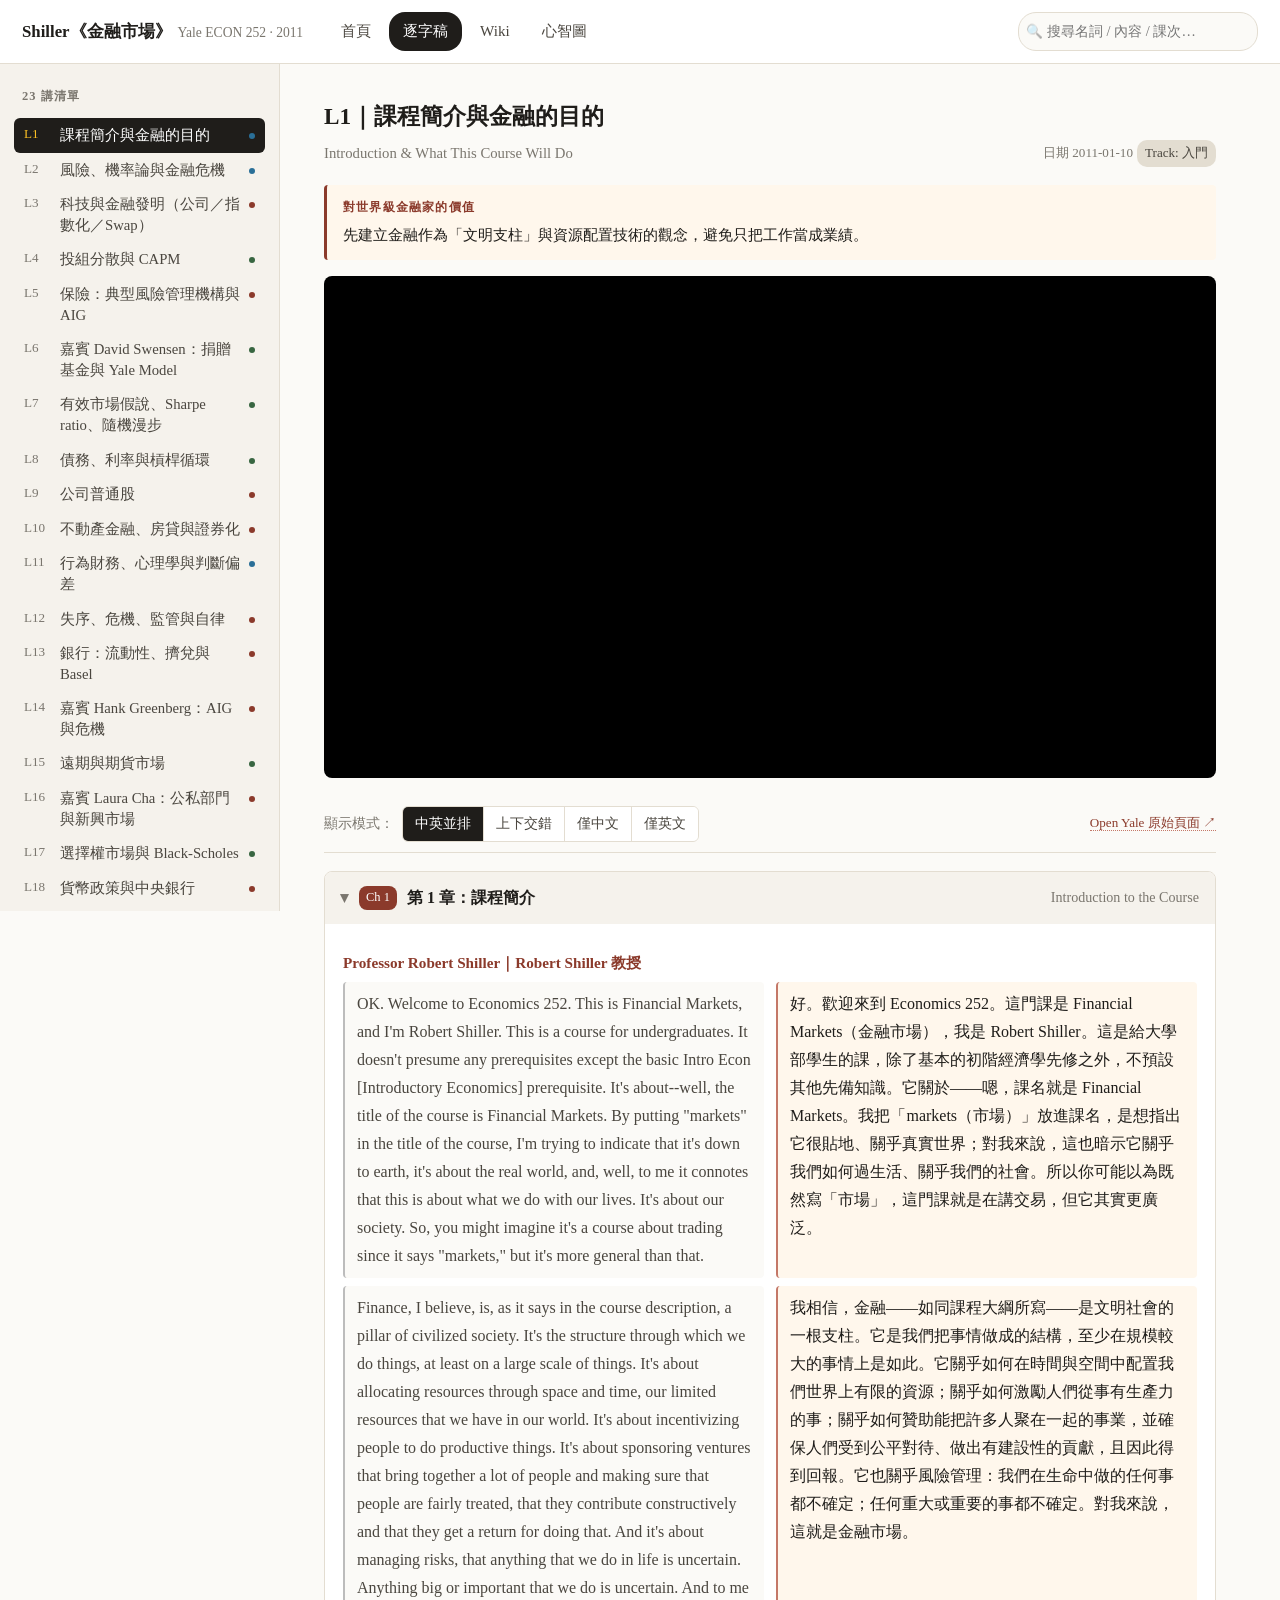
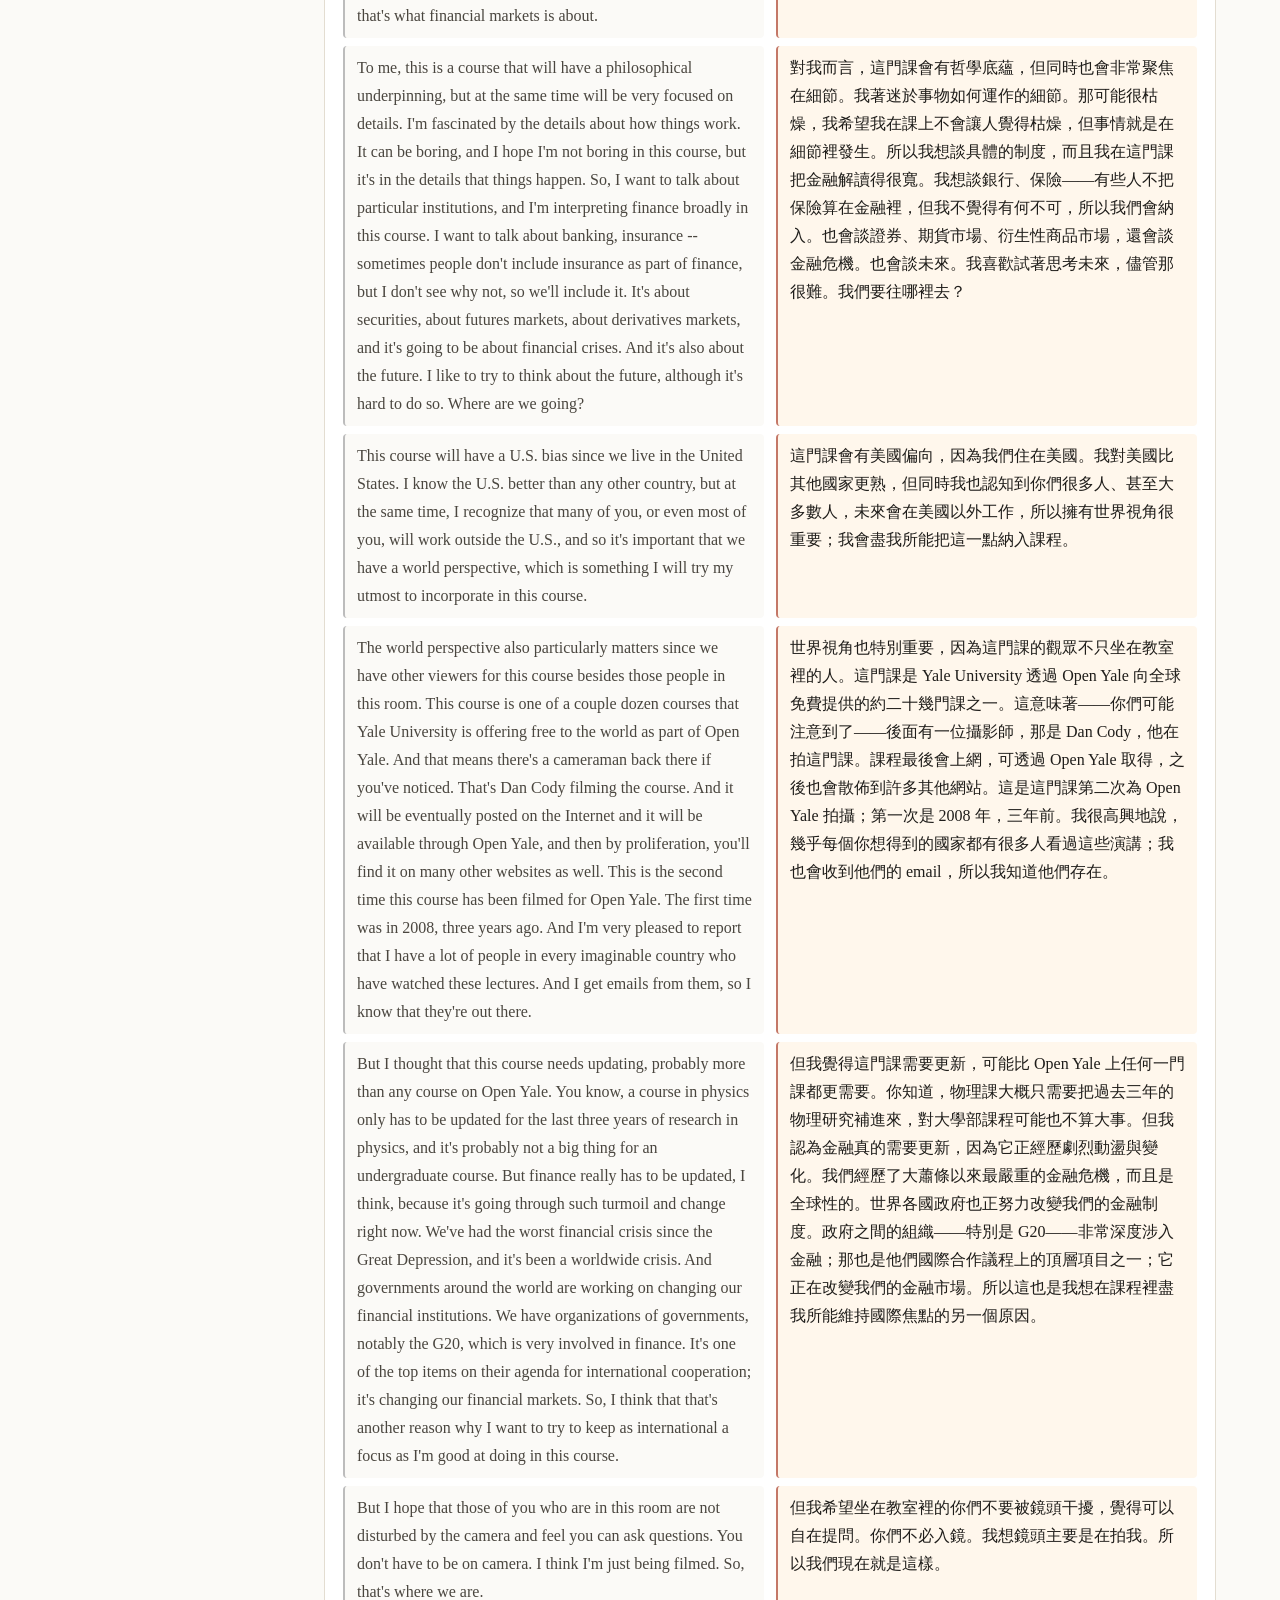
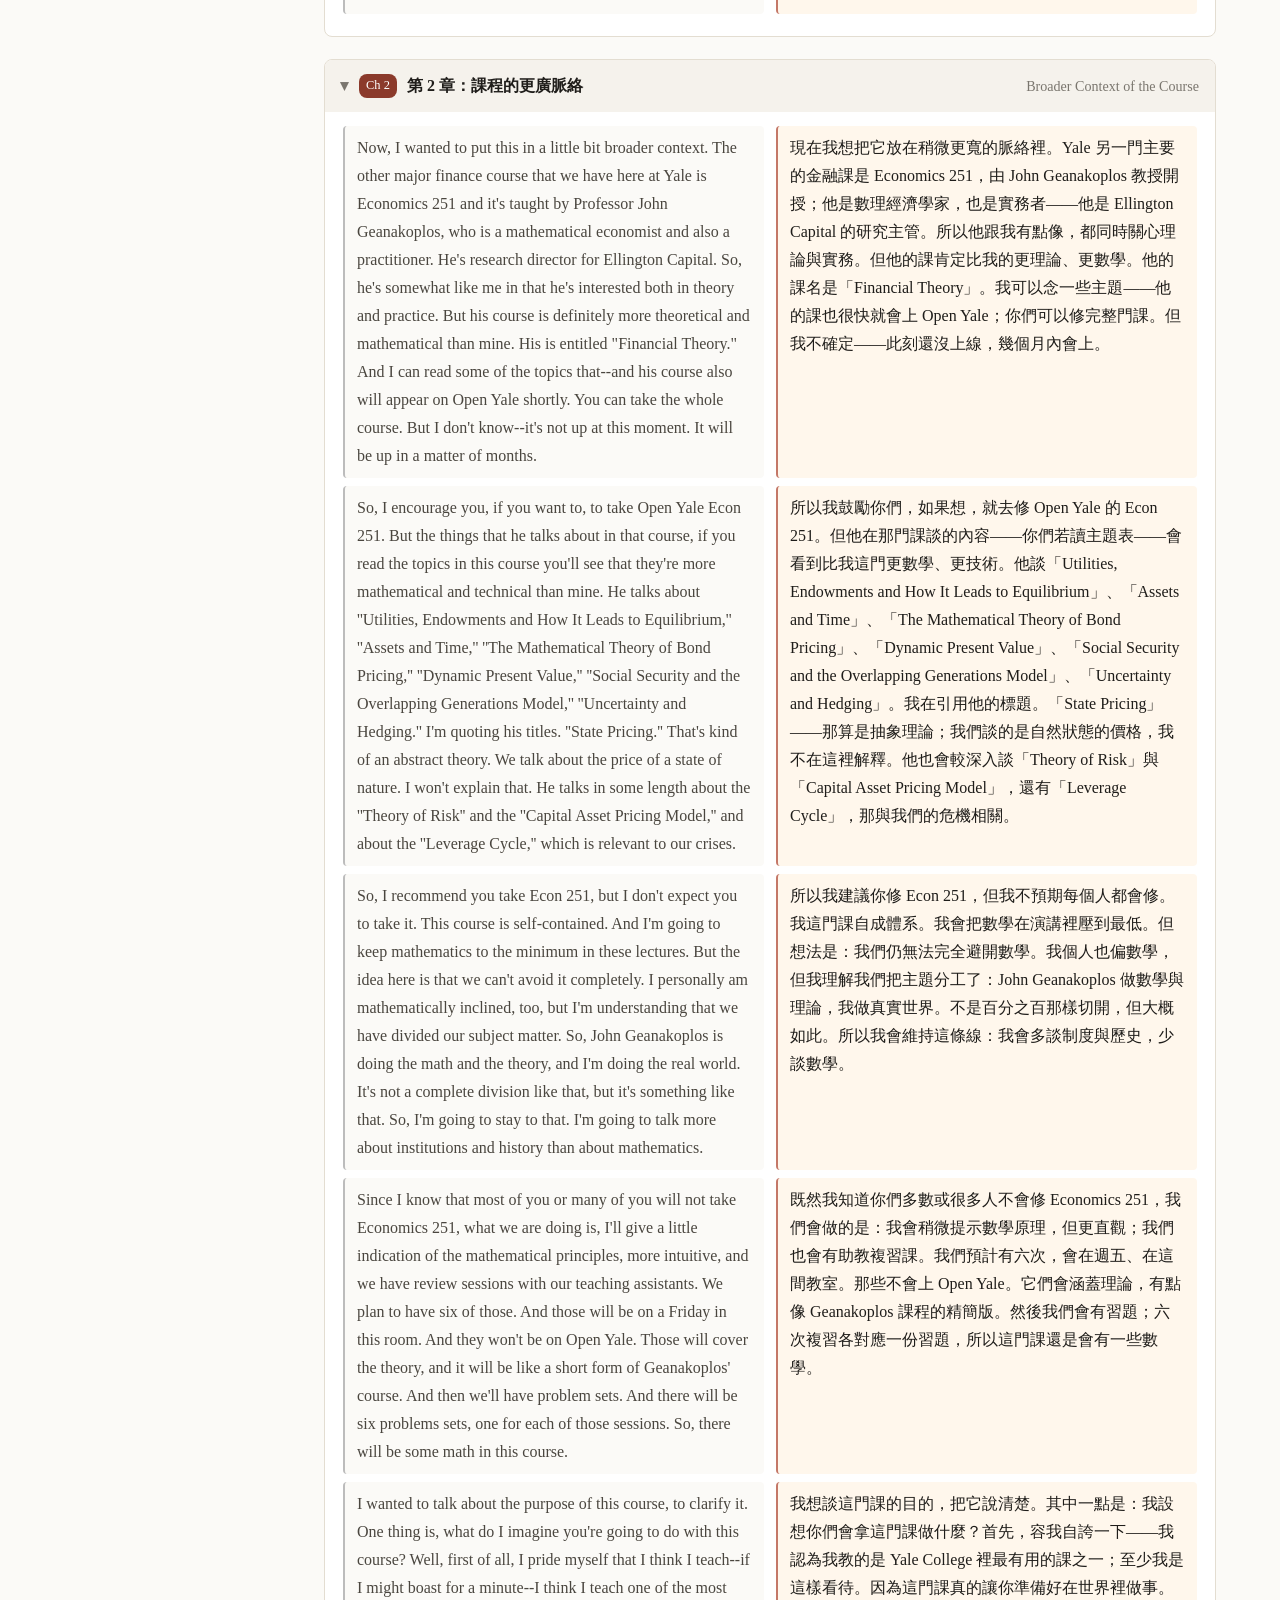
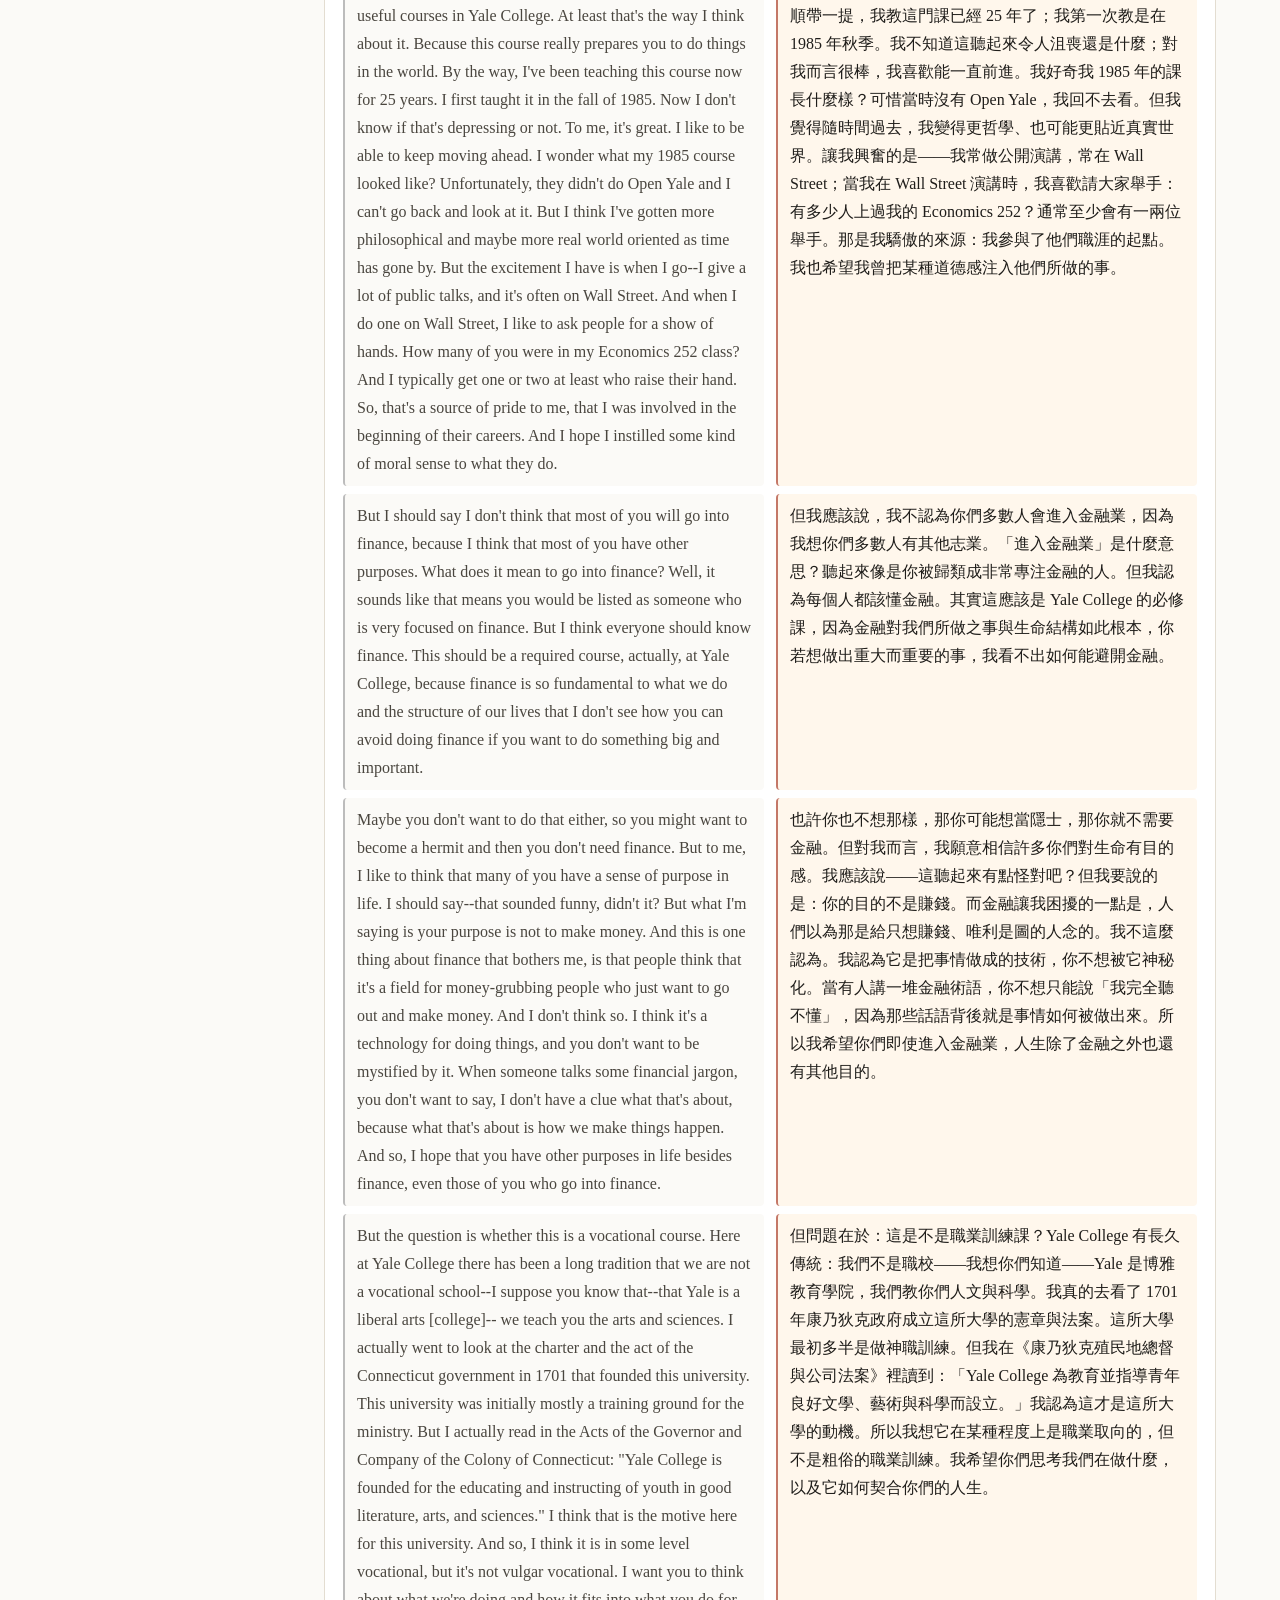
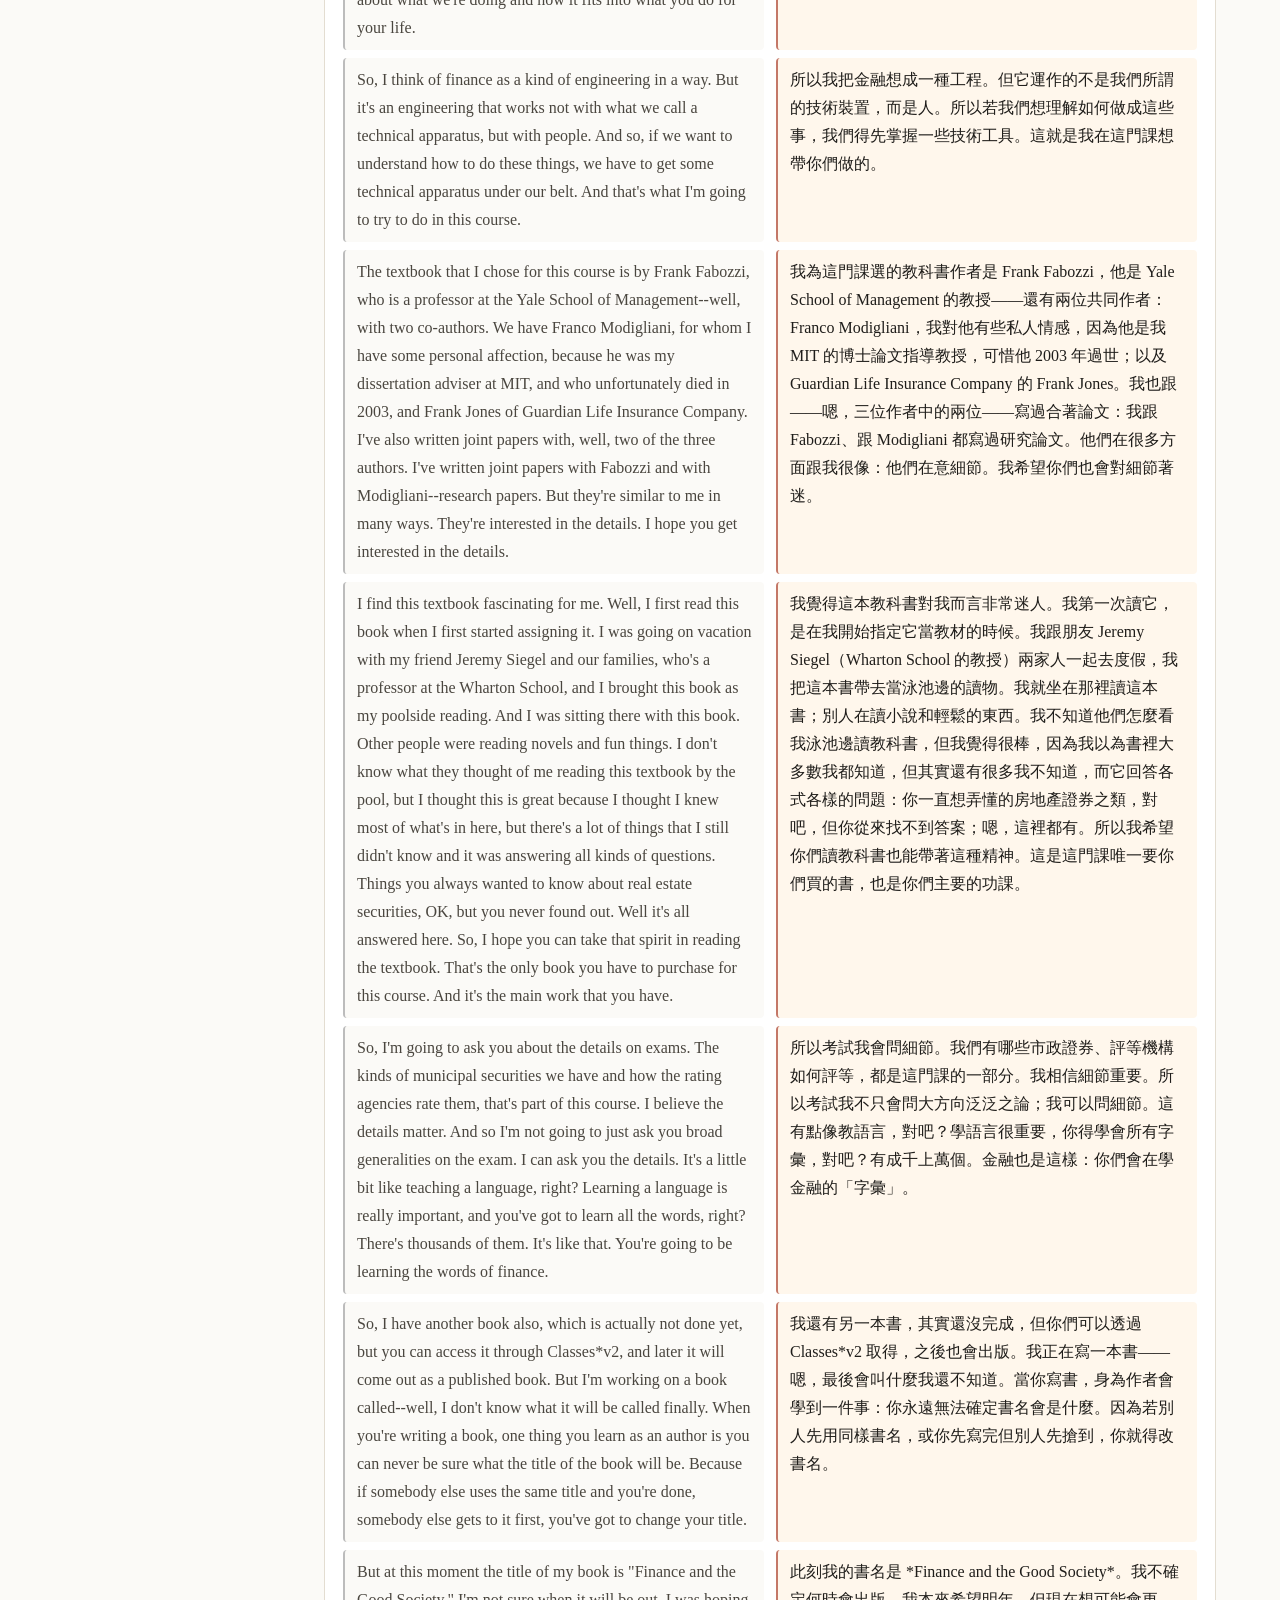
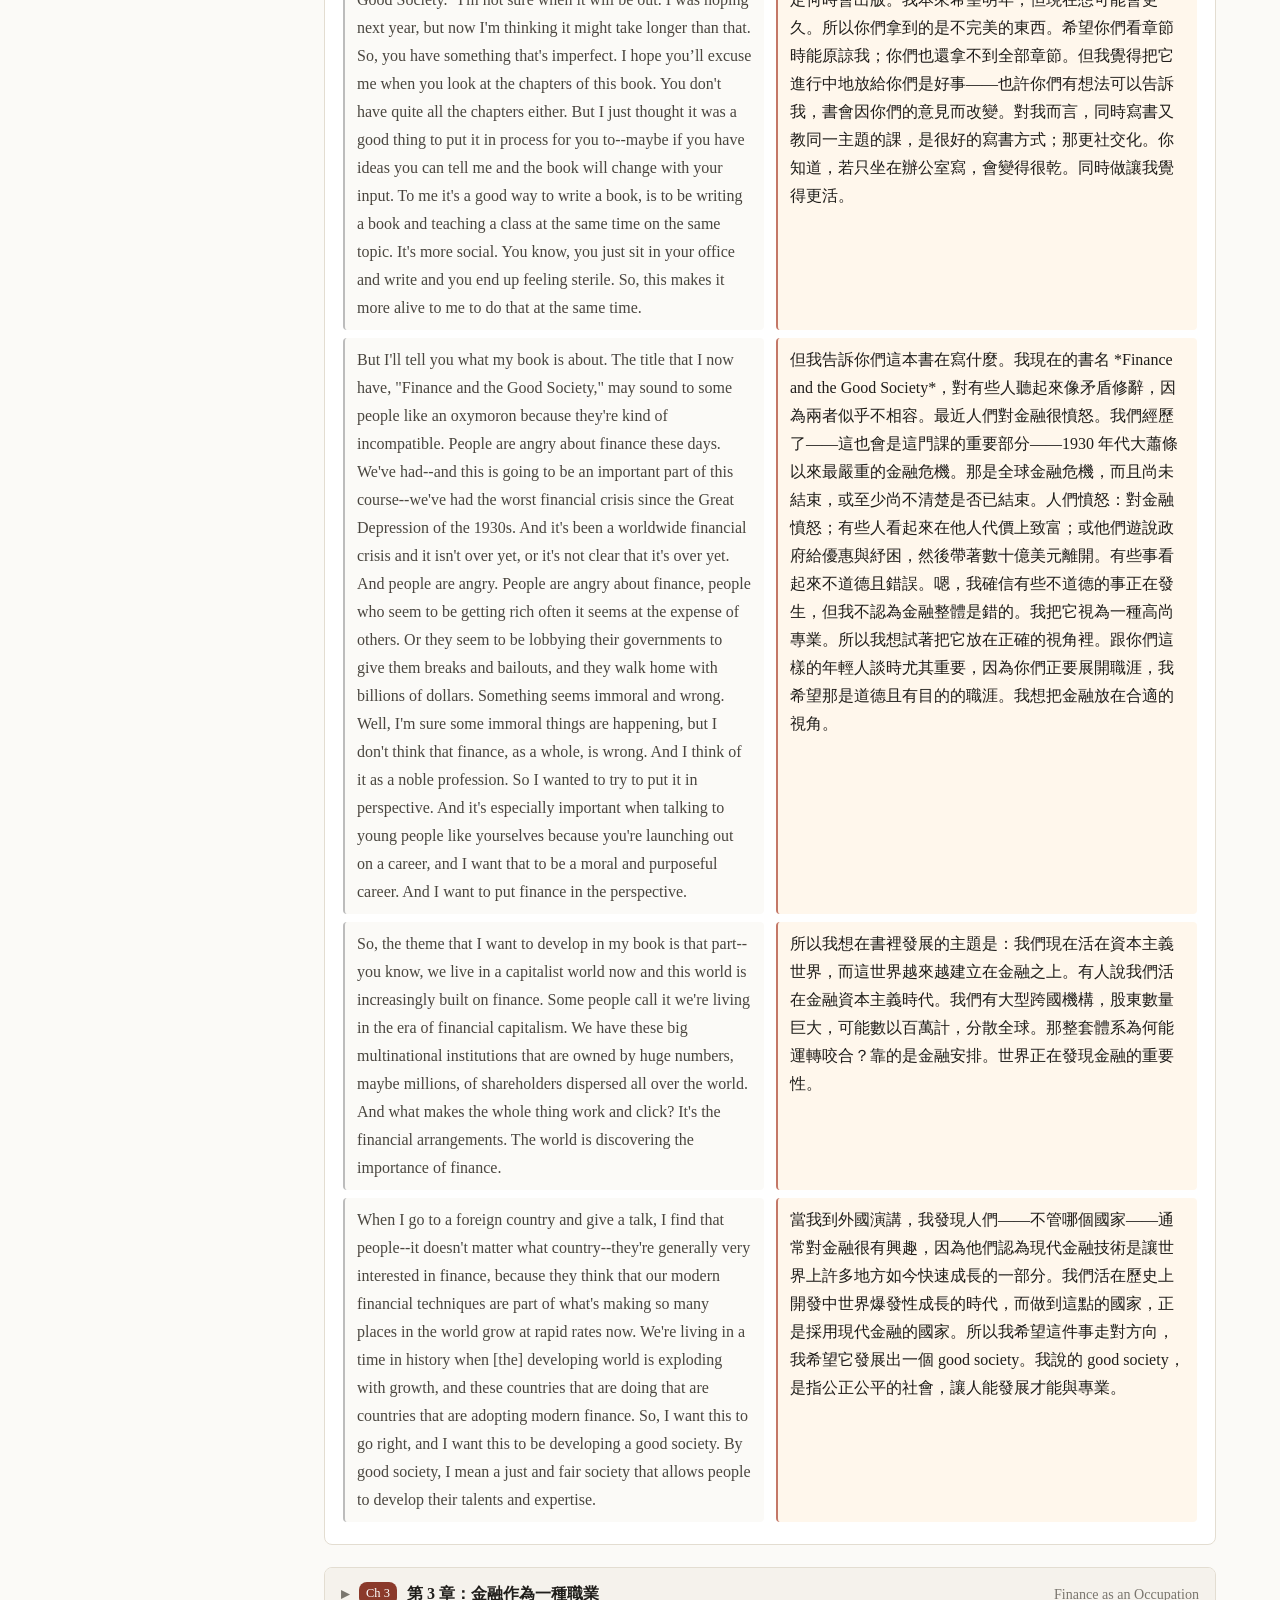
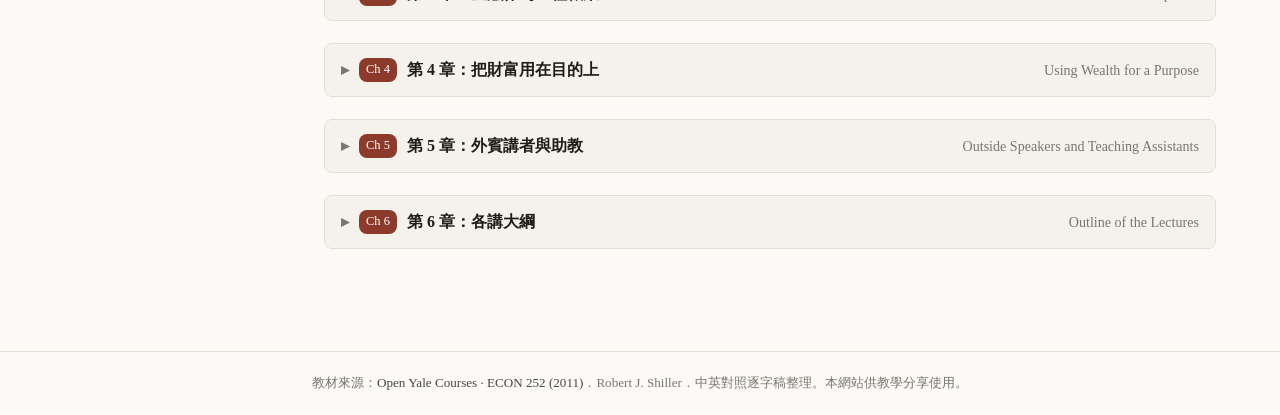
==== lecture.html @ bbceb039 "Initial: Shiller Financial Markets site (23 lectures, 121 wiki terms, mindmap)" ====
<!DOCTYPE html>
<html lang="zh-Hant">
<head>
<meta charset="UTF-8">
<meta name="viewport" content="width=device-width, initial-scale=1">
<title>逐字稿 — Shiller《金融市場》</title>
<link rel="stylesheet" href="assets/css/styles.css">
</head>
<body>
<div class="layout">
  <main id="main" class="main">
    <div class="muted" style="padding:80px 0;text-align:center">載入中…</div>
  </main>
</div>
<script src="assets/js/common.js"></script>
<script src="assets/js/lecture.js"></script>
</body>
</html>
---- assets/css/styles.css ----
/* Shiller Financial Markets — minimalist serif + sidebar */
:root {
  --bg: #fbfaf7;
  --bg-elev: #ffffff;
  --bg-sidebar: #f5f2ec;
  --ink: #1f1d1a;
  --ink-soft: #4a463f;
  --ink-mute: #7a766e;
  --line: #e3ddd1;
  --accent: #8b3a2b;        /* yale-like brick red */
  --accent-soft: #c47868;
  --en-bg: #fbfaf7;
  --zh-bg: #fff7ec;
  --track-intro: #2a6f97;
  --track-tools: #386641;
  --track-inst:  #8b3a2b;
  --max-content: 1320px;
  --sidebar-w: 280px;
  font-size: 16px;
}

* { box-sizing: border-box; }
html, body { margin: 0; padding: 0; }
body {
  background: var(--bg);
  color: var(--ink);
  font-family: "Noto Serif TC", "Source Han Serif TC", "PingFang TC", "Songti TC", Georgia, serif;
  line-height: 1.75;
  -webkit-font-smoothing: antialiased;
}

a { color: var(--accent); text-decoration: none; border-bottom: 1px dotted var(--accent-soft); }
a:hover { color: #5d2519; }

/* ---------- top bar ---------- */
.topbar {
  position: sticky; top: 0; z-index: 40;
  background: var(--bg-elev);
  border-bottom: 1px solid var(--line);
  padding: 12px 22px;
  display: flex; align-items: center; gap: 24px;
}
.brand {
  font-weight: 700;
  font-size: 1.05rem;
  color: var(--ink);
  border: none;
}
.brand .small { color: var(--ink-mute); font-weight: 400; font-size: 0.85rem; margin-left: 6px; }
.navtabs { display: flex; gap: 4px; }
.navtabs a {
  border: none;
  padding: 6px 14px;
  border-radius: 16px;
  color: var(--ink-soft);
  font-size: 0.95rem;
}
.navtabs a.active { background: var(--ink); color: #fff; }
.navtabs a:hover:not(.active) { background: var(--line); }
.searchbox {
  margin-left: auto; position: relative;
  display: flex; align-items: center;
}
.searchbox input {
  width: 240px; padding: 6px 10px; padding-left: 28px;
  border: 1px solid var(--line); border-radius: 18px;
  background: var(--bg); font: inherit; font-size: 0.9rem;
}
.searchbox::before {
  content: "🔍"; position: absolute; left: 8px; font-size: 0.85rem; opacity: 0.5;
}

/* ---------- layout ---------- */
.layout {
  display: grid;
  grid-template-columns: var(--sidebar-w) 1fr;
  min-height: calc(100vh - 53px);
  max-width: var(--max-content);
  margin: 0 auto;
}
.sidebar {
  background: var(--bg-sidebar);
  border-right: 1px solid var(--line);
  padding: 18px 14px;
  overflow-y: auto;
  max-height: calc(100vh - 53px);
  position: sticky; top: 53px;
}
.sidebar h3 {
  font-size: 0.78rem; text-transform: uppercase; letter-spacing: 0.08em;
  color: var(--ink-mute); margin: 4px 8px 10px; font-weight: 600;
}
.sidebar ul { list-style: none; padding: 0; margin: 0; }
.sidebar li a {
  display: flex; gap: 8px;
  padding: 7px 10px;
  border: none;
  border-radius: 6px;
  color: var(--ink-soft);
  font-size: 0.92rem;
  line-height: 1.4;
}
.sidebar li a:hover { background: rgba(0,0,0,0.04); }
.sidebar li a.active {
  background: var(--ink); color: #fff;
}
.sidebar li a.active .num { color: #fbbf24; }
.sidebar .num {
  flex: 0 0 28px; font-variant-numeric: tabular-nums;
  color: var(--ink-mute); font-size: 0.82rem;
}
.sidebar li a.active .num { color: #fbbf24; }
.sidebar li a .ttl { flex: 1; }
.sidebar .track-dot {
  display: inline-block; width: 6px; height: 6px; border-radius: 50%;
  margin-top: 8px; flex: 0 0 6px;
}
.track-intro .track-dot { background: var(--track-intro); }
.track-tools .track-dot { background: var(--track-tools); }
.track-institutions .track-dot { background: var(--track-inst); }

.main {
  padding: 32px 44px 80px;
  max-width: 980px;
}

/* ---------- home page ---------- */
.hero {
  border-bottom: 1px solid var(--line);
  padding-bottom: 28px;
  margin-bottom: 32px;
}
.hero h1 { font-size: 2rem; margin: 0 0 8px; line-height: 1.3; }
.hero .subtitle { color: var(--ink-mute); font-size: 1rem; }
.hero .meta { margin-top: 14px; font-size: 0.88rem; color: var(--ink-mute); }
.hero .meta b { color: var(--ink-soft); }

.section { margin: 36px 0; }
.section h2 {
  font-size: 1.35rem; margin: 0 0 14px;
  border-left: 4px solid var(--accent); padding-left: 12px;
}
.section h3 { font-size: 1.05rem; margin: 18px 0 8px; color: var(--ink-soft); }
.section p { color: var(--ink-soft); margin: 0 0 12px; }

.track-grid {
  display: grid; grid-template-columns: repeat(3, 1fr);
  gap: 14px; margin: 16px 0;
}
@media (max-width: 800px) { .track-grid { grid-template-columns: 1fr; } }
.track-card {
  background: var(--bg-elev);
  border: 1px solid var(--line); border-radius: 10px;
  padding: 16px;
}
.track-card h3 { margin: 0 0 6px; font-size: 1rem; }
.track-card .why { font-size: 0.88rem; color: var(--ink-mute); margin-bottom: 10px; }
.track-card ol { margin: 0; padding-left: 20px; font-size: 0.92rem; }
.track-card ol li { padding: 2px 0; }
.track-card.intro h3 { color: var(--track-intro); }
.track-card.tools h3 { color: var(--track-tools); }
.track-card.institutions h3 { color: var(--track-inst); }

.howto ol li, .howto ul li { margin-bottom: 6px; }
.howto .step {
  background: var(--bg-elev); border: 1px solid var(--line);
  border-radius: 8px; padding: 12px 16px; margin-bottom: 10px;
}
.howto .step b { color: var(--accent); }

/* ---------- lecture page ---------- */
.lecture-header {
  display: flex; align-items: flex-end; justify-content: space-between;
  gap: 12px; flex-wrap: wrap;
  margin-bottom: 18px;
}
.lecture-header .titles h1 {
  font-size: 1.45rem; margin: 0 0 4px;
}
.lecture-header .titles .en { color: var(--ink-mute); font-size: 0.92rem; }
.lecture-header .meta { font-size: 0.82rem; color: var(--ink-mute); }
.lecture-header .meta .tag {
  display: inline-block; background: var(--line); color: var(--ink-soft);
  padding: 2px 8px; border-radius: 10px; margin-left: 4px;
}

.broker-callout {
  background: #fff7ec; border-left: 3px solid var(--accent);
  padding: 12px 16px; border-radius: 4px; margin: 16px 0;
  font-size: 0.95rem;
}
.broker-callout .label {
  font-size: 0.75rem; letter-spacing: 0.1em; text-transform: uppercase;
  color: var(--accent); font-weight: 600; margin-bottom: 4px;
}

.video-wrap {
  position: relative; padding-top: 56.25%;
  background: #000; border-radius: 8px; overflow: hidden;
  margin-bottom: 18px;
}
.video-wrap iframe { position: absolute; inset: 0; width: 100%; height: 100%; border: 0; }
.video-fallback {
  position: absolute; inset: 0; display: flex; flex-direction: column;
  align-items: center; justify-content: center; gap: 10px;
  color: #ccc;
}

.viewmode-bar {
  display: flex; gap: 8px; align-items: center; flex-wrap: wrap;
  padding: 10px 0; border-bottom: 1px solid var(--line);
  margin-bottom: 18px;
  font-size: 0.88rem;
}
.viewmode-bar .group { display: flex; gap: 0; border: 1px solid var(--line); border-radius: 6px; overflow: hidden; }
.viewmode-bar button {
  background: var(--bg-elev); border: 0; border-right: 1px solid var(--line);
  padding: 5px 12px; font: inherit; font-size: 0.85rem; cursor: pointer;
  color: var(--ink-soft);
}
.viewmode-bar button:last-child { border-right: 0; }
.viewmode-bar button.active { background: var(--ink); color: #fff; }
.viewmode-bar .link {
  margin-left: auto; font-size: 0.82rem; color: var(--ink-mute);
}

.chapter {
  margin-bottom: 22px;
  border: 1px solid var(--line); border-radius: 8px;
  background: var(--bg-elev);
  overflow: hidden;
}
.chapter > summary {
  cursor: pointer; padding: 12px 16px;
  background: #f5f2ec;
  font-weight: 600; font-size: 1rem;
  list-style: none;
  display: flex; align-items: center; gap: 10px;
}
.chapter > summary::before {
  content: "▸"; transition: transform 0.15s;
  display: inline-block; color: var(--ink-mute);
}
.chapter[open] > summary::before { transform: rotate(90deg); }
.chapter .chnum {
  background: var(--accent); color: #fff; font-size: 0.78rem;
  padding: 1px 7px; border-radius: 8px; font-weight: 500;
}
.chapter .ch-en { color: var(--ink-mute); font-weight: 400; font-size: 0.88rem; margin-left: auto; }

.ch-body { padding: 14px 18px; }
.speaker {
  margin: 12px 0 6px;
  font-weight: 600;
  color: var(--accent);
  font-size: 0.95rem;
}
.pair {
  display: grid; grid-template-columns: 1fr 1fr;
  gap: 12px;
  border-radius: 6px;
  margin-bottom: 8px;
}
.pair .en, .pair .zh {
  padding: 8px 12px; border-radius: 4px;
}
.pair .en { background: var(--en-bg); border-left: 2px solid #bcbcbc; color: var(--ink-soft); font-family: Georgia, serif; }
.pair .zh { background: var(--zh-bg); border-left: 2px solid var(--accent-soft); }

/* view modes */
body.mode-stack .pair { grid-template-columns: 1fr; }
body.mode-zh .pair .en { display: none; }
body.mode-zh .pair { grid-template-columns: 1fr; }
body.mode-en .pair .zh { display: none; }
body.mode-en .pair { grid-template-columns: 1fr; }

@media (max-width: 720px) {
  .pair { grid-template-columns: 1fr; }
  body.mode-side .pair { grid-template-columns: 1fr; }
}

/* ---------- wiki page ---------- */
.wiki-grid {
  display: grid; gap: 14px;
  grid-template-columns: 1fr;
}
.wiki-card {
  background: var(--bg-elev); border: 1px solid var(--line);
  border-radius: 8px; padding: 14px 18px;
}
.wiki-card .term {
  font-size: 1.1rem; font-weight: 700; margin: 0 0 6px;
}
.wiki-card .term .en { color: var(--ink-mute); font-weight: 400; font-size: 0.92rem; margin-left: 8px; }
.wiki-card .cat-pill {
  display: inline-block; font-size: 0.72rem; padding: 1px 8px; border-radius: 8px;
  background: var(--line); color: var(--ink-soft); margin-right: 6px;
  letter-spacing: 0.05em;
}
.wiki-card .def-zh { font-size: 0.95rem; color: var(--ink); margin: 6px 0; }
.wiki-card .def-en { font-size: 0.88rem; color: var(--ink-mute); font-family: Georgia, serif; margin: 0 0 8px; }
.wiki-card .quote {
  font-size: 0.9rem; font-style: italic; color: var(--ink-soft);
  border-left: 3px solid var(--accent-soft); padding: 6px 14px; margin: 10px 0;
  font-family: Georgia, serif;
  background: rgba(255,247,236,0.5);
  border-radius: 0 4px 4px 0;
}
.wiki-card .quote .quote-src {
  font-style: normal; font-size: 0.82rem; color: var(--ink-mute);
  margin-top: 6px;
}
.wiki-card .quote .quote-src a {
  border: none; font-weight: 600; color: var(--accent);
}
.wiki-card .sources { font-size: 0.85rem; color: var(--ink-mute); }
.wiki-card .sources a { font-weight: 600; margin-right: 4px; }

.wiki-filters { display: flex; gap: 8px; flex-wrap: wrap; margin-bottom: 16px; }
.wiki-filters button {
  background: var(--bg-elev); border: 1px solid var(--line);
  padding: 4px 12px; border-radius: 14px; font: inherit; font-size: 0.85rem;
  cursor: pointer; color: var(--ink-soft);
}
.wiki-filters button.active { background: var(--ink); color: #fff; border-color: var(--ink); }

/* ---------- mindmap page ---------- */
.mindmap-wrap {
  background: var(--bg-elev); border: 1px solid var(--line); border-radius: 8px;
  height: calc(100vh - 180px); overflow: hidden;
}
.mindmap-wrap svg { width: 100%; height: 100%; display: block; }
.mindmap-hint {
  font-size: 0.85rem; color: var(--ink-mute); margin-bottom: 8px;
}

/* ---------- search overlay ---------- */
.search-results {
  background: var(--bg-elev); border: 1px solid var(--line);
  border-radius: 8px; padding: 14px; margin: 12px 0;
  max-height: 60vh; overflow-y: auto;
}
.search-hit {
  padding: 10px 8px; border-bottom: 1px dashed var(--line);
}
.search-hit:last-child { border-bottom: 0; }
.search-hit .where { font-size: 0.82rem; color: var(--ink-mute); margin-bottom: 4px; }
.search-hit mark { background: #fff3a0; }

/* ---------- footer ---------- */
.footer {
  border-top: 1px solid var(--line);
  padding: 20px 22px;
  font-size: 0.82rem; color: var(--ink-mute);
  text-align: center;
}
.footer a { border: none; color: var(--ink-soft); }

/* utility */
.hidden { display: none !important; }
.muted { color: var(--ink-mute); }
.row { display: flex; gap: 12px; flex-wrap: wrap; align-items: center; }
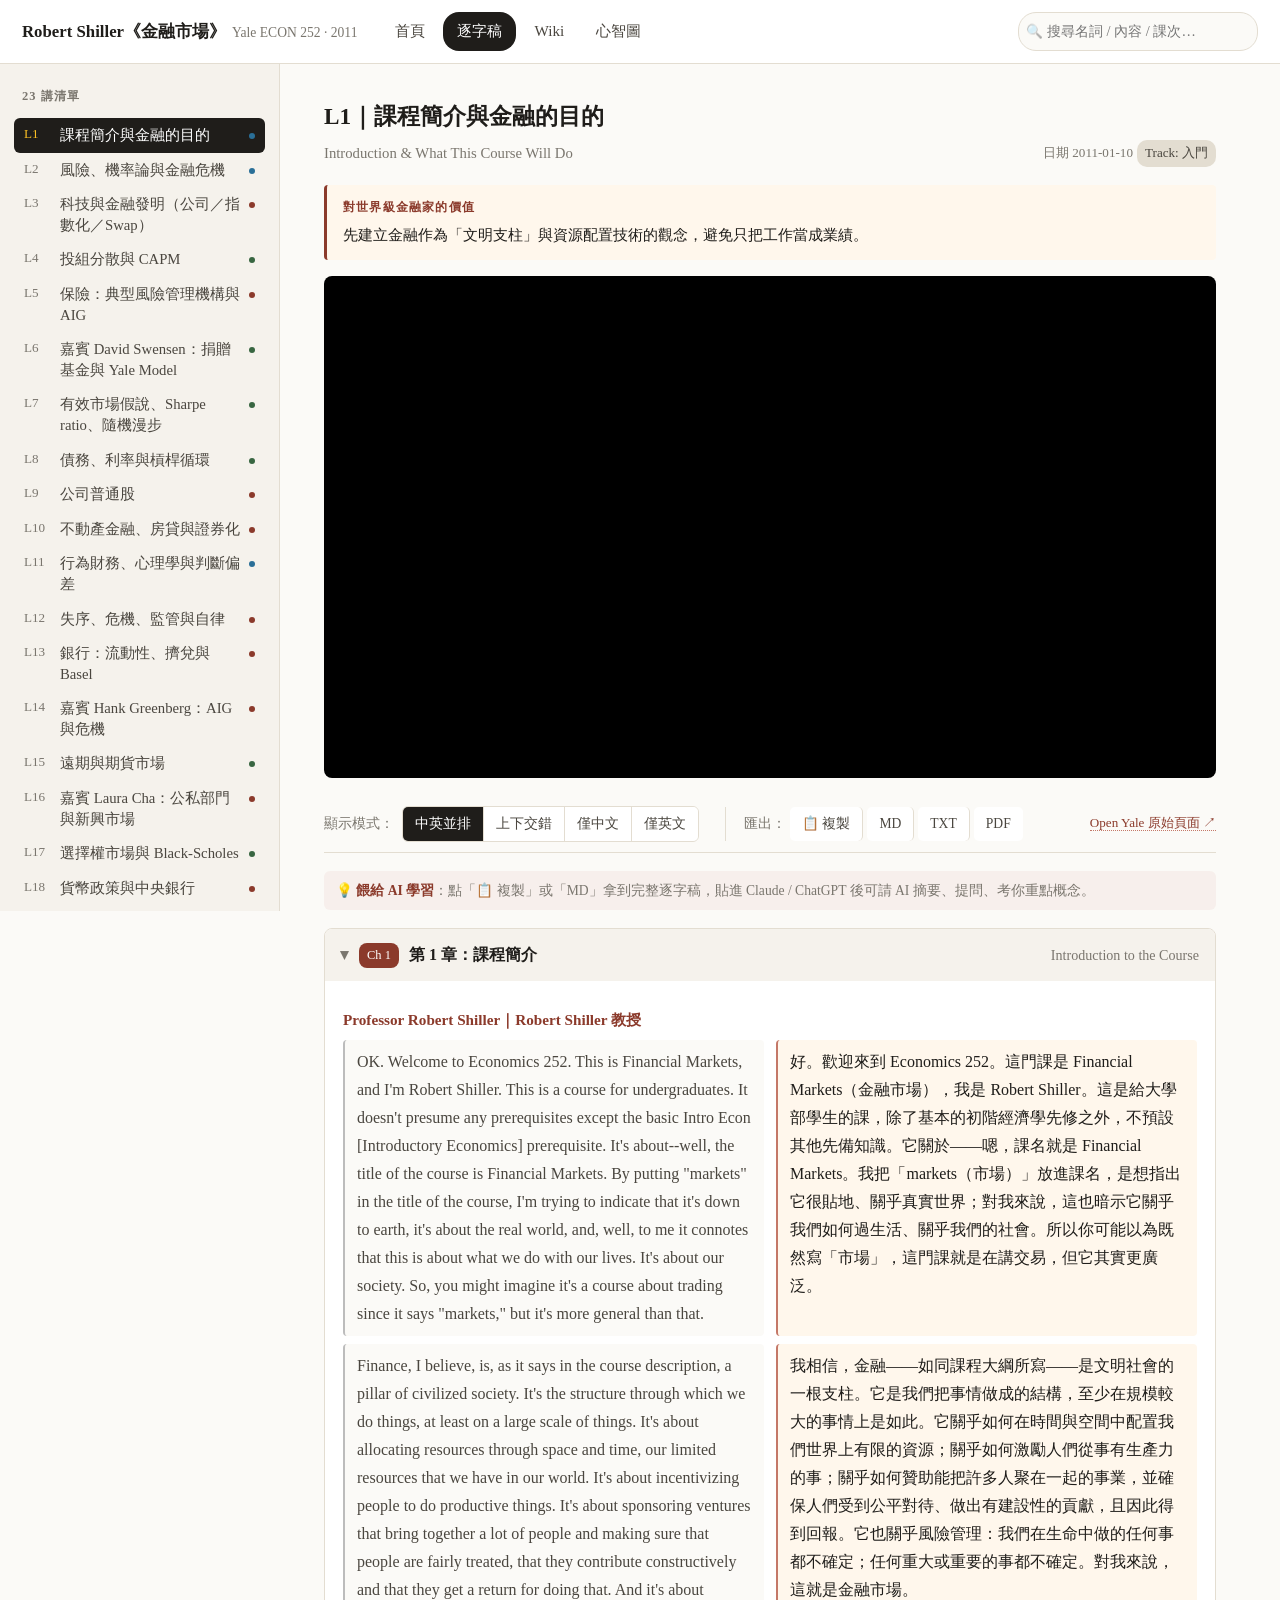
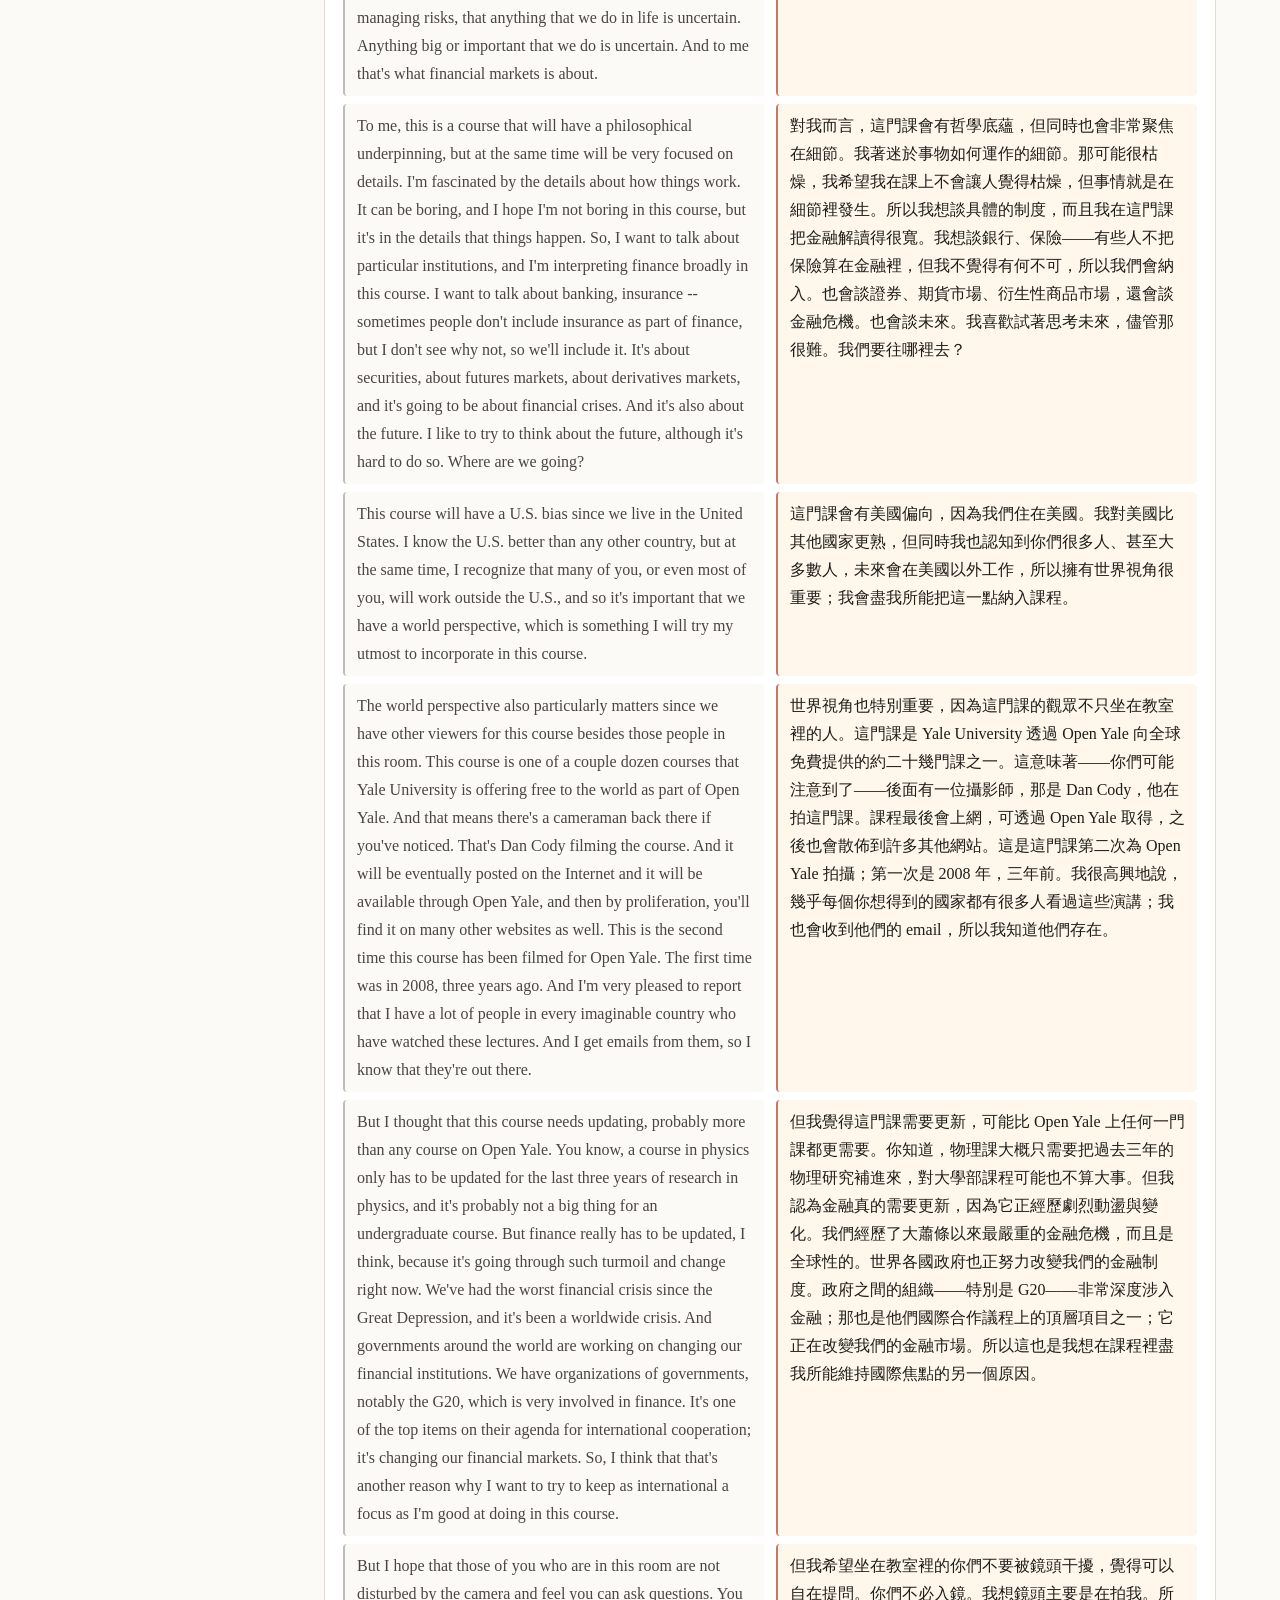
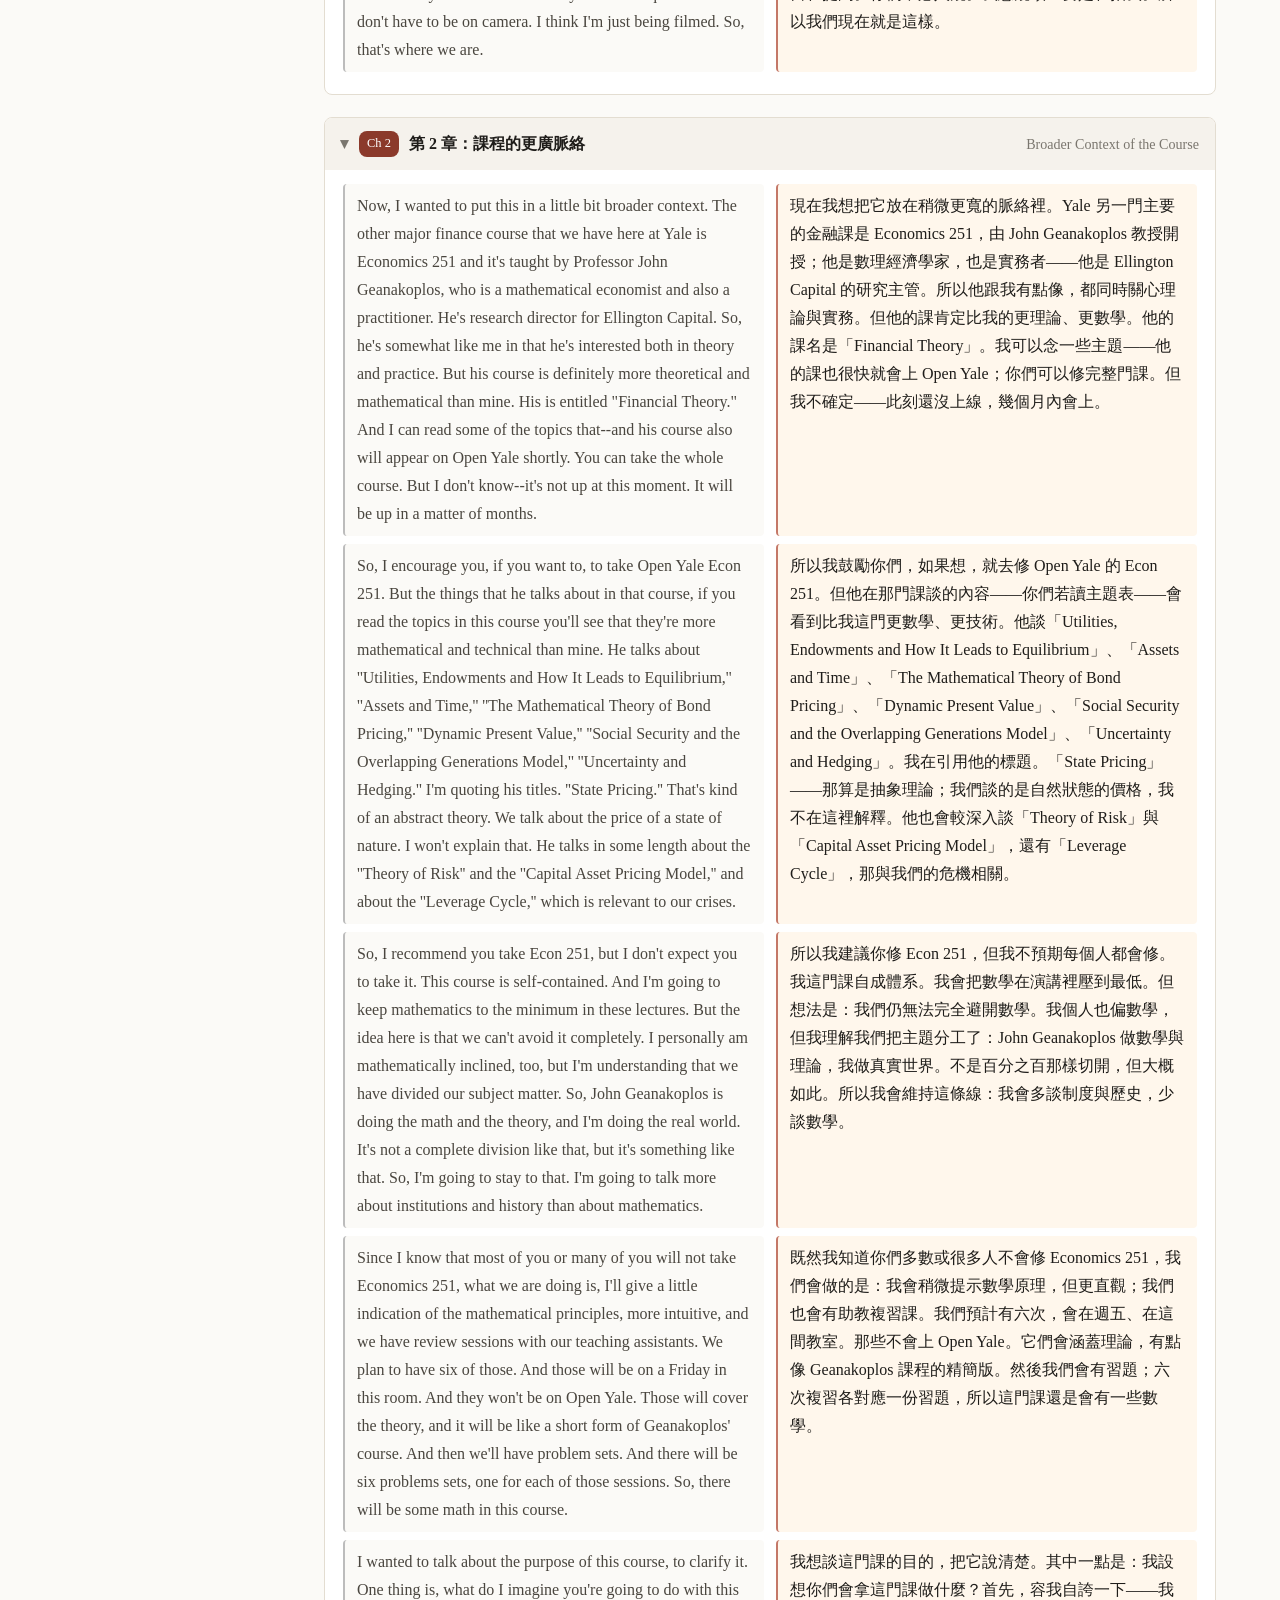
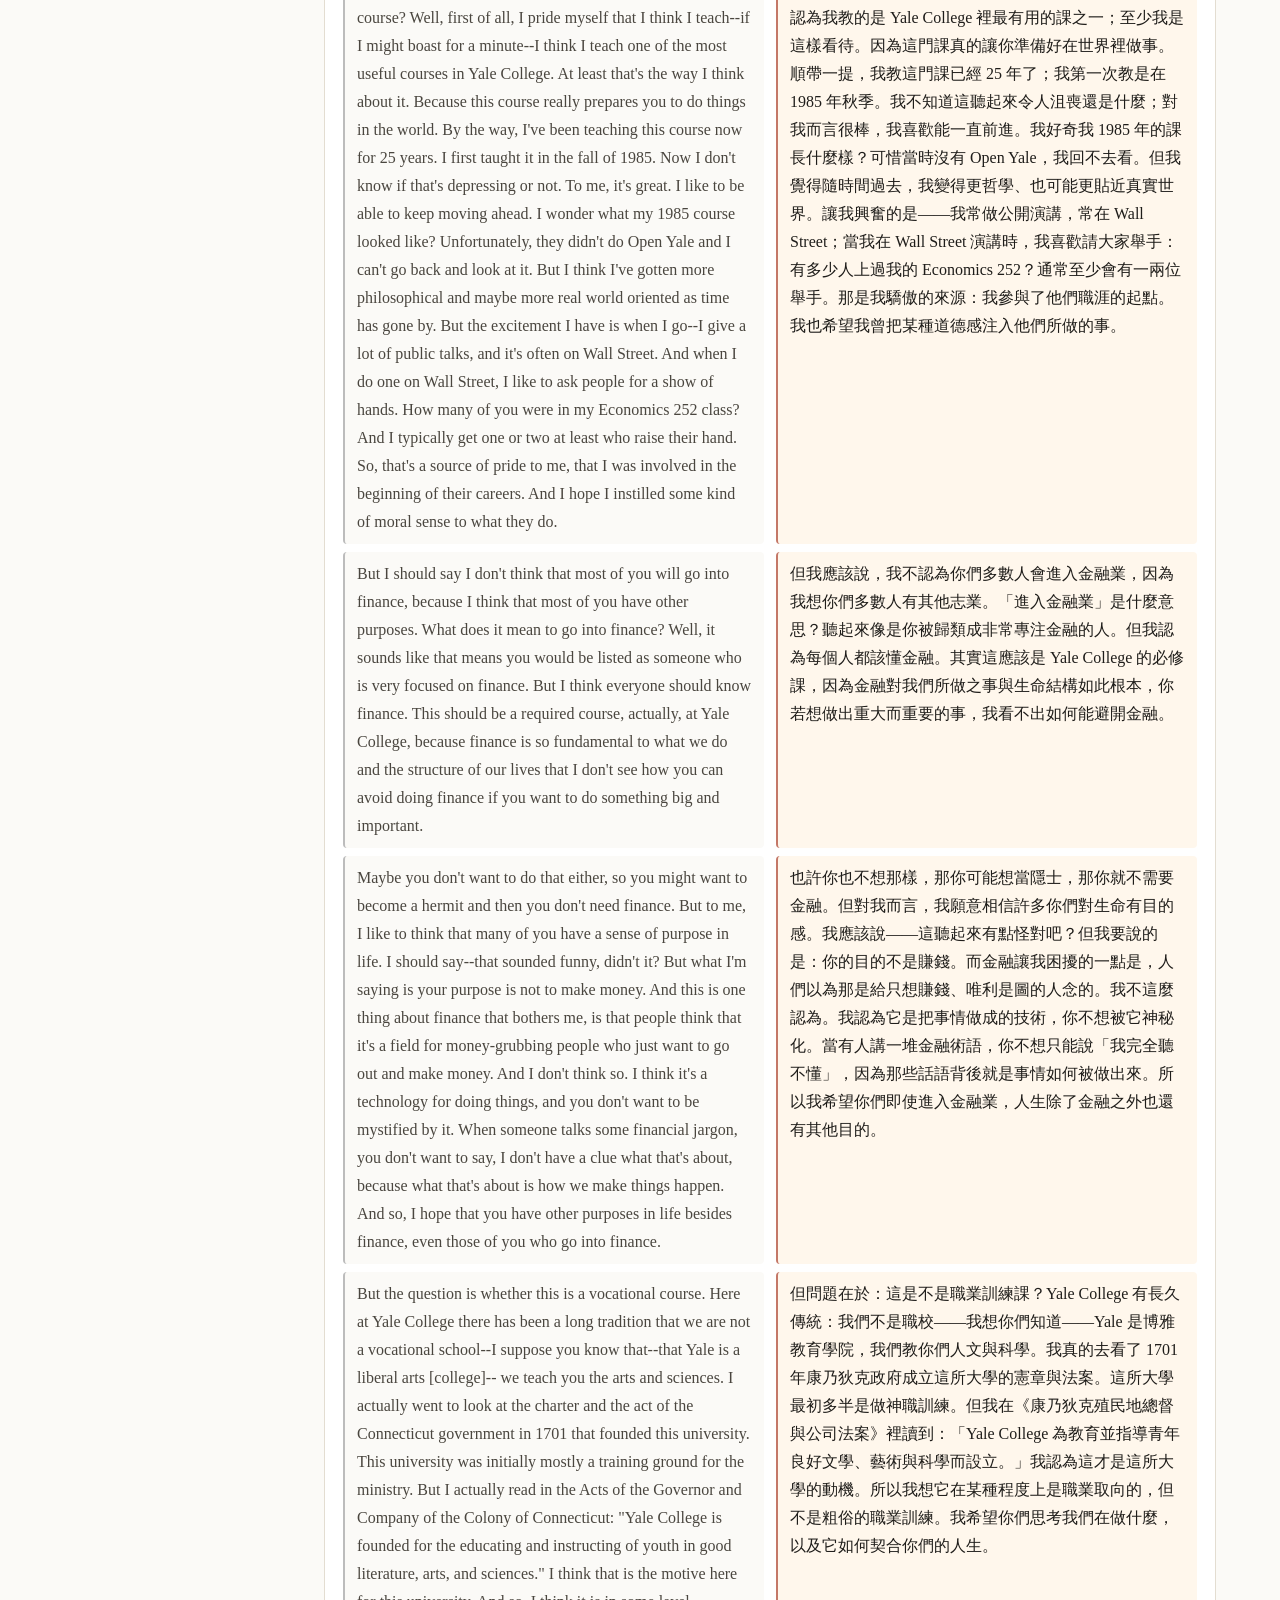
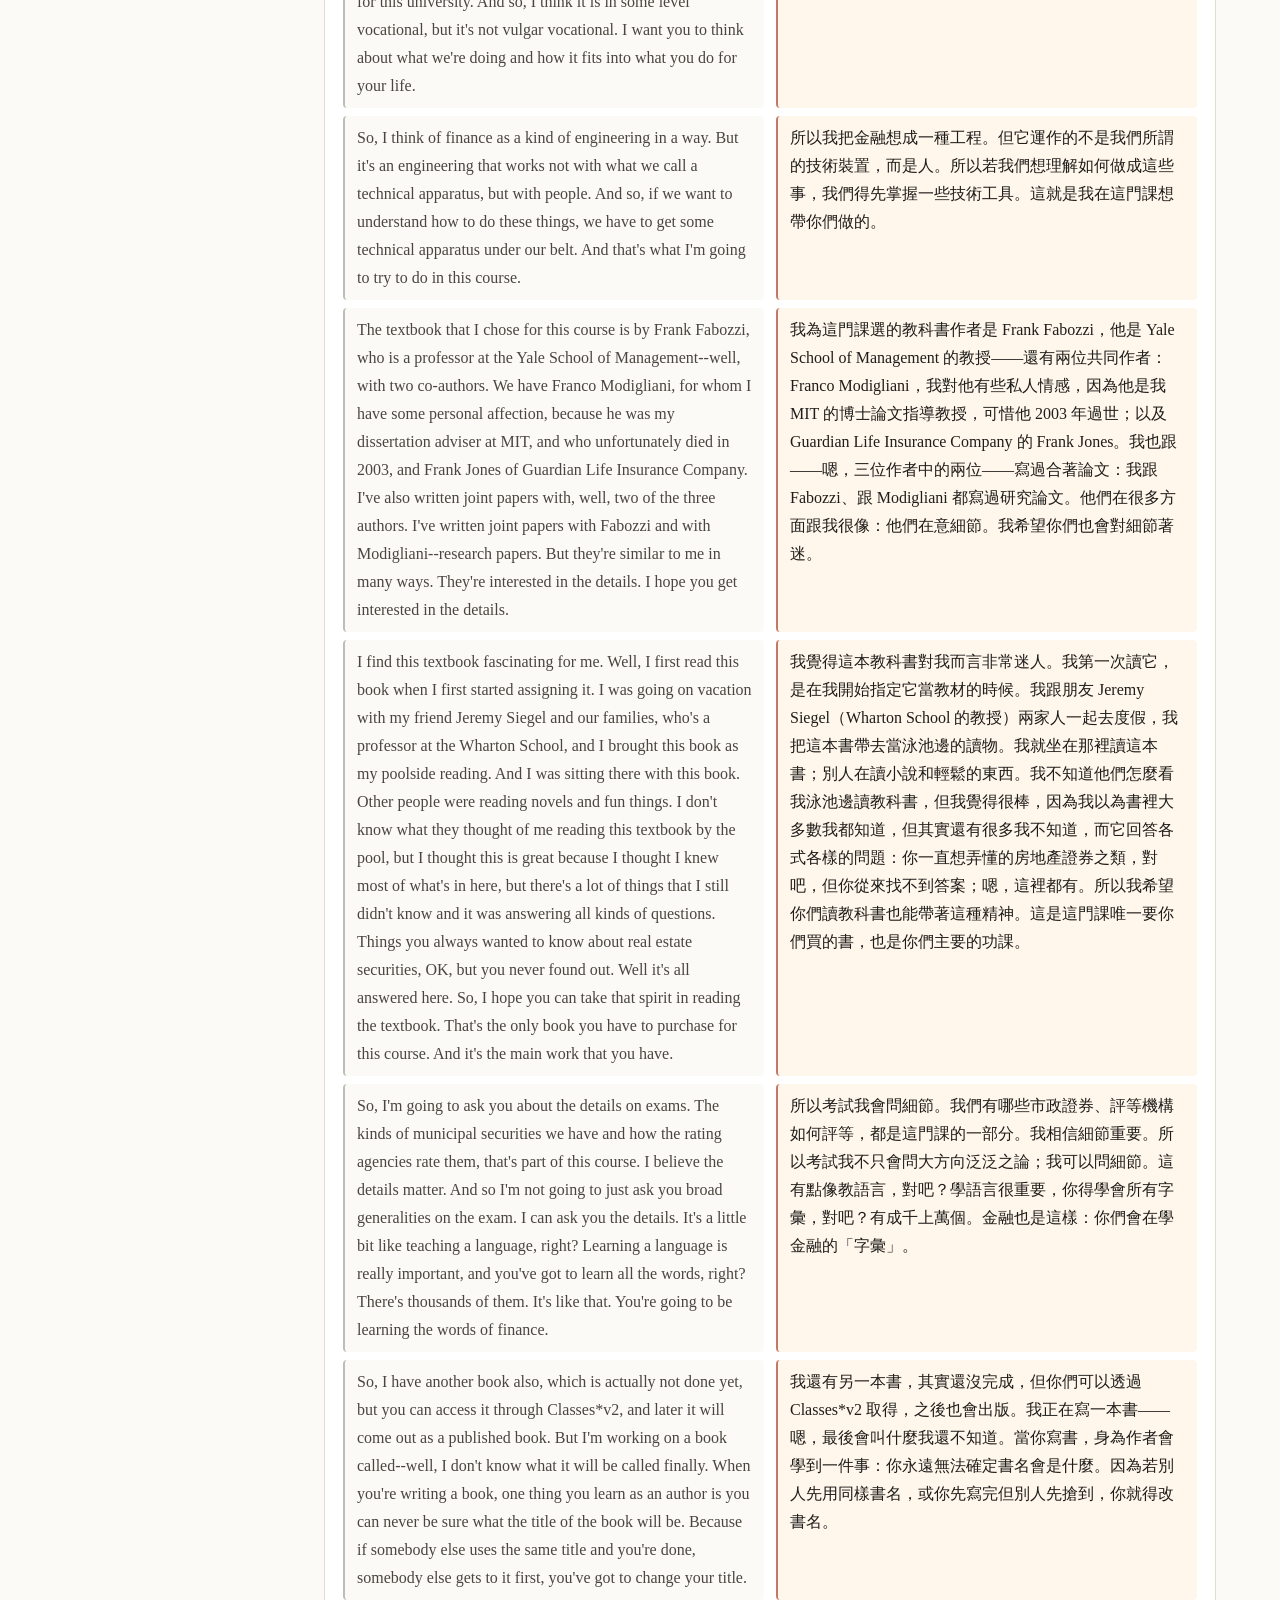
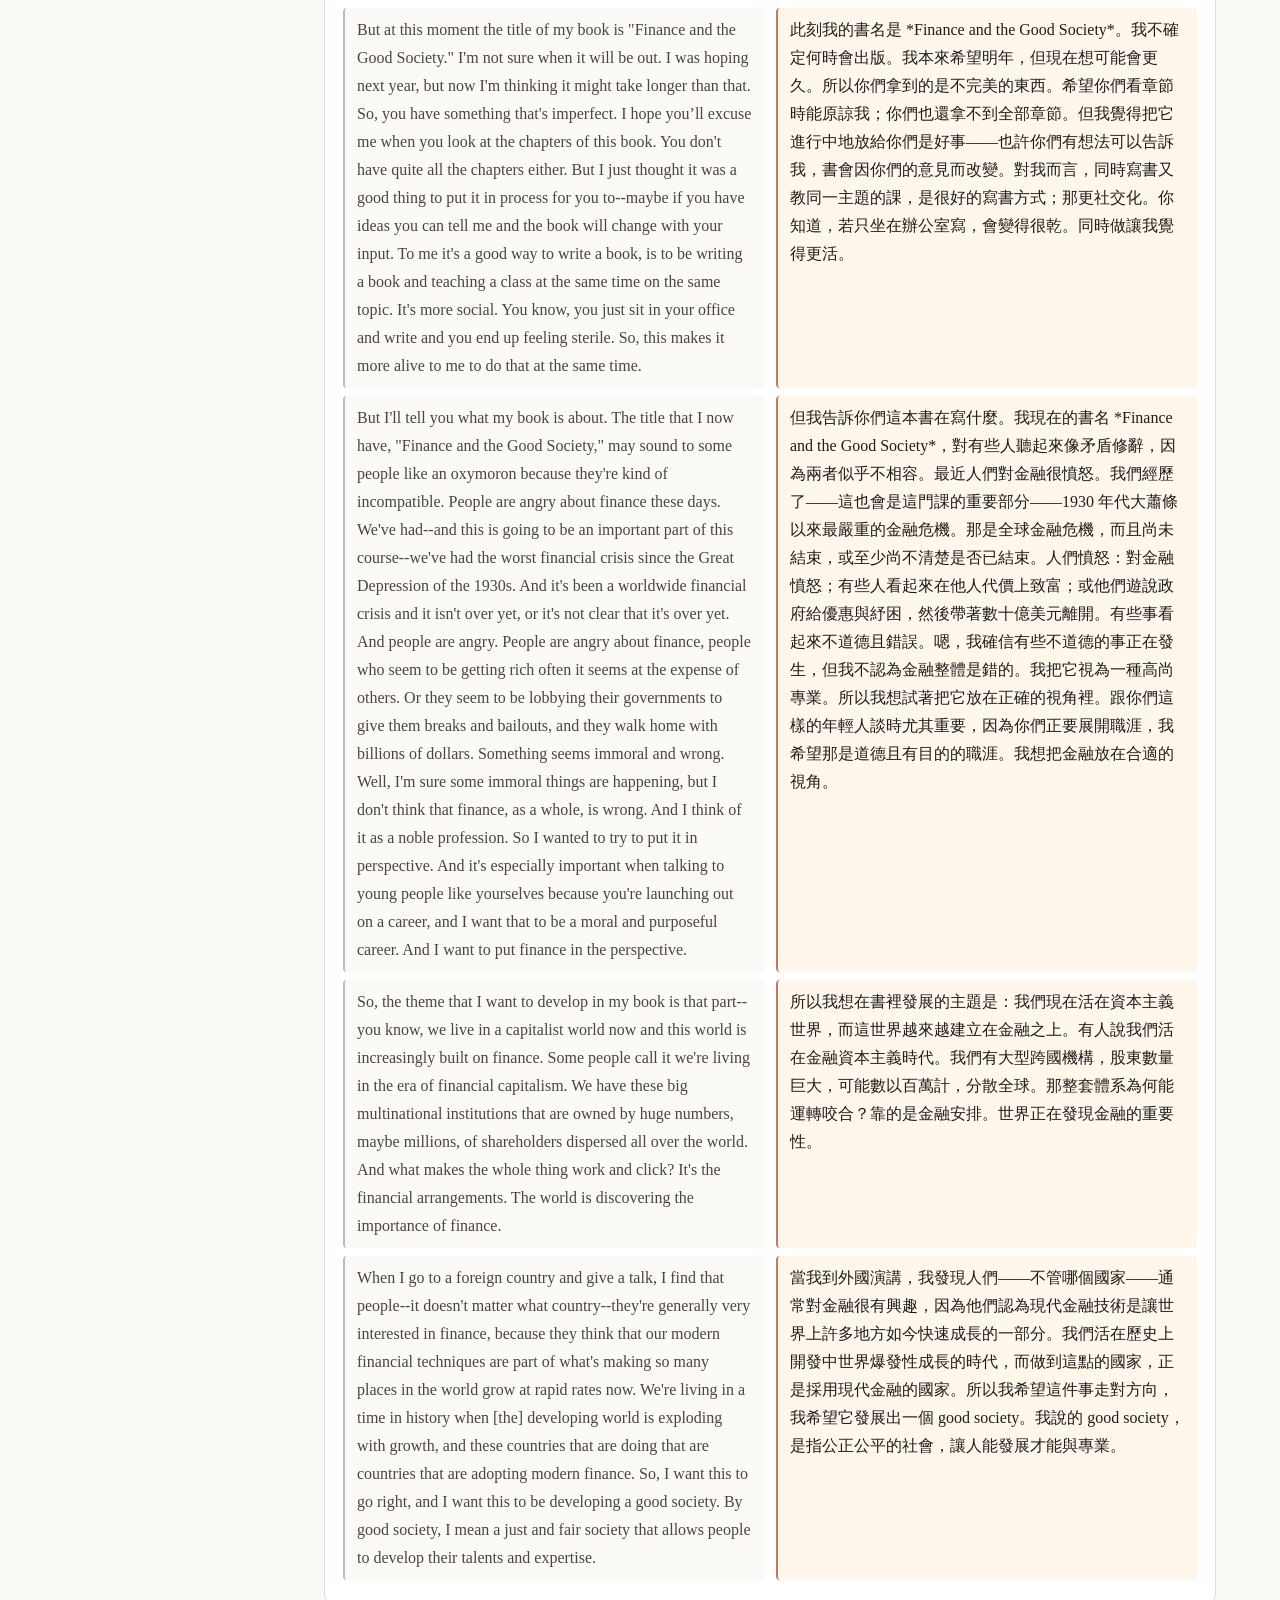
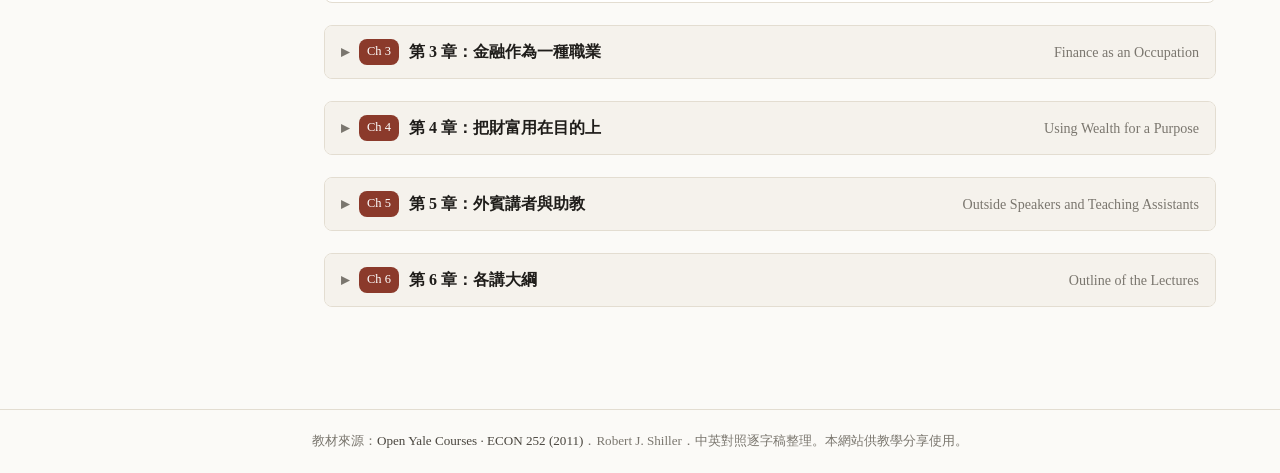
==== commit a80ff67e: "Rename brand: Shiller → Robert Shiller across UI text" ====
--- a/lecture.html
+++ b/lecture.html
@@ -3,7 +3,7 @@
 <head>
 <meta charset="UTF-8">
 <meta name="viewport" content="width=device-width, initial-scale=1">
-<title>逐字稿 — Shiller《金融市場》</title>
+<title>逐字稿 — Robert Shiller《金融市場》</title>
 <link rel="stylesheet" href="assets/css/styles.css">
 </head>
 <body>
--- a/assets/css/styles.css
+++ b/assets/css/styles.css
@@ -1,4 +1,4 @@
-/* Shiller Financial Markets — minimalist serif + sidebar */
+/* Robert Shiller Financial Markets — minimalist serif + sidebar */
 :root {
   --bg: #fbfaf7;
   --bg-elev: #ffffff;
@@ -224,6 +224,48 @@
   margin-left: auto; font-size: 0.82rem; color: var(--ink-mute);
 }
 
+/* export group inside viewmode bar */
+.export-group {
+  display: flex; align-items: center; gap: 4px;
+  margin-left: 18px; padding-left: 18px;
+  border-left: 1px solid var(--line);
+}
+.export-group .exp-label { font-size: 0.85rem; }
+.exp-btn {
+  background: var(--bg-elev); border: 1px solid var(--line);
+  padding: 5px 10px; font: inherit; font-size: 0.82rem;
+  border-radius: 5px; cursor: pointer;
+  color: var(--ink-soft); transition: all 0.12s;
+}
+.exp-btn:hover { background: var(--accent); color: #fff; border-color: var(--accent); }
+
+/* AI usage hint below the bar */
+.ai-hint {
+  font-size: 0.85rem; color: var(--ink-mute);
+  background: rgba(196,120,104,0.08);
+  border-radius: 6px; padding: 8px 12px;
+  margin: 0 0 18px;
+}
+.ai-hint b { color: var(--accent); }
+
+/* toast */
+.toast {
+  position: fixed; bottom: 28px; left: 50%;
+  transform: translateX(-50%) translateY(20px);
+  background: var(--ink); color: #fff;
+  padding: 12px 22px; border-radius: 8px;
+  font-size: 0.92rem;
+  box-shadow: 0 6px 20px rgba(0,0,0,0.25);
+  opacity: 0; pointer-events: none;
+  transition: opacity 0.2s, transform 0.2s;
+  z-index: 1000;
+  max-width: 90vw;
+}
+.toast.show {
+  opacity: 1;
+  transform: translateX(-50%) translateY(0);
+}
+
 .chapter {
   margin-bottom: 22px;
   border: 1px solid var(--line); border-radius: 8px;
@@ -240,13 +282,19 @@
 .chapter > summary::before {
   content: "▸"; transition: transform 0.15s;
   display: inline-block; color: var(--ink-mute);
+  flex-shrink: 0;
 }
 .chapter[open] > summary::before { transform: rotate(90deg); }
 .chapter .chnum {
   background: var(--accent); color: #fff; font-size: 0.78rem;
-  padding: 1px 7px; border-radius: 8px; font-weight: 500;
-}
-.chapter .ch-en { color: var(--ink-mute); font-weight: 400; font-size: 0.88rem; margin-left: auto; }
+  padding: 2px 8px; border-radius: 8px; font-weight: 500;
+  flex-shrink: 0; white-space: nowrap;
+}
+.chapter .ch-title { flex: 1; min-width: 0; }
+.chapter .ch-en {
+  color: var(--ink-mute); font-weight: 400; font-size: 0.88rem;
+  flex-shrink: 1; max-width: 45%; text-align: right;
+}
 
 .ch-body { padding: 14px 18px; }
 .speaker {
@@ -360,3 +408,170 @@
 .hidden { display: none !important; }
 .muted { color: var(--ink-mute); }
 .row { display: flex; gap: 12px; flex-wrap: wrap; align-items: center; }
+
+/* ========================================================
+   Mobile / Tablet (≤ 820px) — drawer-based navigation
+   ======================================================== */
+.hamburger {
+  display: none;
+  background: var(--bg);
+  border: 1px solid var(--line);
+  border-radius: 8px;
+  padding: 8px 12px;
+  font-size: 1.2rem;
+  cursor: pointer;
+  color: var(--ink);
+  line-height: 1;
+  min-width: 44px; min-height: 40px;
+}
+.drawer-overlay {
+  display: none;
+  position: fixed; inset: 0;
+  background: rgba(0,0,0,0.42);
+  z-index: 50;
+  -webkit-tap-highlight-color: transparent;
+}
+.drawer-close {
+  display: none;
+  position: absolute; top: 10px; right: 12px;
+  background: none; border: none;
+  font-size: 1.6rem; line-height: 1;
+  cursor: pointer; color: var(--ink-mute);
+  padding: 4px 10px;
+}
+.sidebar .mobile-nav { display: none; }
+
+@media (max-width: 820px) {
+  html, body { overflow-x: hidden; }
+  body { font-size: 15px; }
+
+  /* Prevent grid/flex child overflow */
+  .layout, .main, .chapter, .ch-body, .pair,
+  .pair > *, .lecture-header, .lecture-header > * { min-width: 0; max-width: 100%; }
+  .pair .en, .pair .zh { box-sizing: border-box; }
+
+  /* topbar shrink */
+  .topbar { padding: 9px 12px; gap: 10px; }
+  .brand { font-size: 0.98rem; }
+  .brand .small { display: none; }
+  .navtabs { display: none; }            /* move into drawer */
+  .searchbox { display: none; }          /* go to wiki page for search */
+  .hamburger { display: inline-flex; align-items: center; justify-content: center; }
+
+  /* layout: single column */
+  .layout { grid-template-columns: 1fr; max-width: 100%; }
+
+  /* sidebar = off-canvas drawer */
+  .sidebar {
+    position: fixed; top: 0; left: 0; bottom: 0;
+    width: 84vw; max-width: 320px;
+    z-index: 60;
+    transform: translateX(-100%);
+    transition: transform 0.24s ease-out;
+    box-shadow: 4px 0 20px rgba(0,0,0,0.18);
+    max-height: 100vh; max-height: 100dvh;
+    padding-top: 44px;
+  }
+  body.drawer-open .sidebar { transform: translateX(0); }
+  body.drawer-open .drawer-overlay { display: block; }
+  body.drawer-open { overflow: hidden; }
+  .drawer-close { display: block; }
+
+  .sidebar .mobile-nav {
+    display: block;
+    margin: -8px 0 14px;
+    padding-bottom: 10px;
+    border-bottom: 1px solid var(--line);
+  }
+  .sidebar .mobile-nav a {
+    display: block; padding: 10px 12px;
+    color: var(--ink); font-weight: 600;
+    border: none; border-radius: 6px;
+    font-size: 0.95rem;
+  }
+  .sidebar .mobile-nav a.active {
+    background: var(--ink); color: #fff;
+  }
+  .sidebar li a { padding: 9px 10px; min-height: 44px; }
+
+  /* main content */
+  .main { padding: 18px 14px 50px; max-width: 100%; }
+
+  /* hero */
+  .hero { padding-bottom: 18px; margin-bottom: 22px; }
+  .hero h1 { font-size: 1.5rem; line-height: 1.3; }
+  .hero .subtitle { font-size: 0.92rem; }
+  .hero .meta { font-size: 0.92rem; }
+
+  /* sections */
+  .section { margin: 24px 0; }
+  .section h2 { font-size: 1.18rem; padding-left: 10px; border-left-width: 3px; }
+  .section h3 { font-size: 1rem; }
+  .howto .step, .step { font-size: 0.93rem; padding: 10px 12px; }
+  .track-grid { grid-template-columns: 1fr; gap: 10px; }
+
+  /* lecture page */
+  .lecture-header { gap: 8px; }
+  .lecture-header .titles h1 { font-size: 1.18rem; }
+  .lecture-header .titles .en { font-size: 0.82rem; }
+  .lecture-header .meta { font-size: 0.78rem; }
+  .broker-callout { font-size: 0.93rem; padding: 10px 12px; }
+
+  .viewmode-bar { font-size: 0.82rem; gap: 6px; flex-wrap: wrap; }
+  .viewmode-bar .muted { display: none; }
+  .viewmode-bar .group { width: 100%; display: grid; grid-template-columns: repeat(4, 1fr); }
+  .viewmode-bar .group button {
+    padding: 9px 4px; min-height: 40px; width: 100%;
+    font-size: 0.8rem; white-space: nowrap;
+  }
+  .viewmode-bar .link { width: 100%; text-align: right; margin: 4px 0 0; }
+
+  .export-group {
+    width: 100%;
+    margin: 6px 0 0; padding: 8px 0 0;
+    border-left: 0; border-top: 1px dashed var(--line);
+    flex-wrap: wrap; gap: 6px;
+  }
+  .export-group .exp-label { font-size: 0.82rem; margin-right: 2px; }
+  .exp-btn { flex: 1; min-width: 60px; min-height: 38px; font-size: 0.82rem; }
+  .ai-hint { font-size: 0.82rem; line-height: 1.55; padding: 8px 10px; margin: 4px 0 14px; }
+
+  .chapter > summary {
+    padding: 11px 12px; font-size: 0.95rem;
+    flex-wrap: wrap; gap: 8px;
+  }
+  .chapter .ch-en { display: none; }
+  .ch-body { padding: 12px 12px; }
+
+  /* bilingual stacks on mobile regardless of view mode */
+  body.mode-side .pair { grid-template-columns: 1fr; }
+  .pair { grid-template-columns: 1fr; gap: 6px; }
+  .pair .en, .pair .zh {
+    padding: 9px 11px; font-size: 0.95rem; line-height: 1.7;
+    overflow-wrap: anywhere; word-break: break-word;
+  }
+  .speaker { word-break: break-word; }
+  .lecture-header .titles h1, .hero h1 { overflow-wrap: anywhere; }
+
+  /* wiki */
+  .wiki-card { padding: 12px 14px; }
+  .wiki-card .term { font-size: 1.02rem; }
+  .wiki-card .term .en { display: block; margin-left: 0; margin-top: 2px; }
+  .wiki-filters { gap: 6px; }
+  .wiki-filters button { font-size: 0.82rem; padding: 6px 12px; min-height: 36px; }
+
+  /* mindmap */
+  .mindmap-wrap { height: calc(100vh - 240px); min-height: 380px; }
+
+  /* footer */
+  .footer { padding: 16px 12px; font-size: 0.78rem; }
+}
+
+@media (max-width: 420px) {
+  .hero h1 { font-size: 1.3rem; }
+  .lecture-header .titles h1 { font-size: 1.05rem; }
+  .section h2 { font-size: 1.06rem; }
+  .topbar { padding: 8px 10px; gap: 8px; }
+  .brand { font-size: 0.92rem; }
+  .main { padding: 14px 12px 48px; }
+}
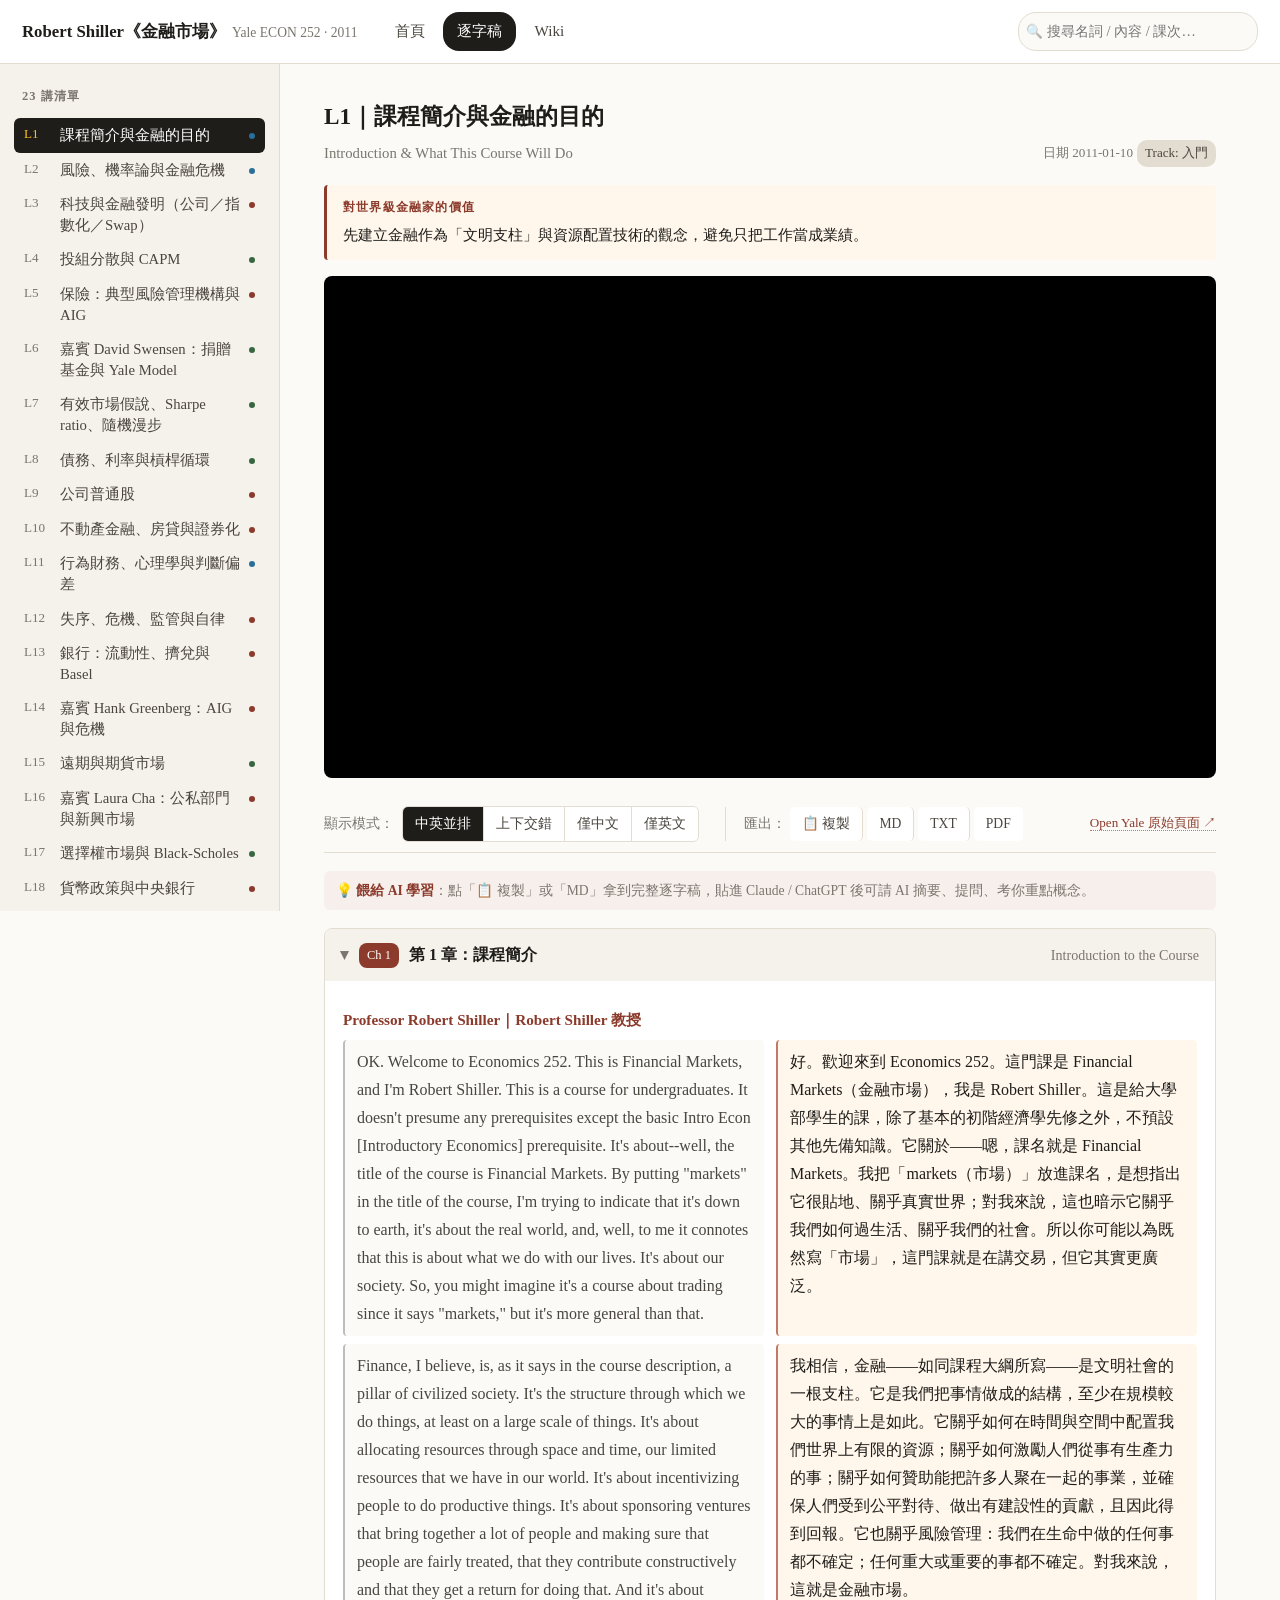
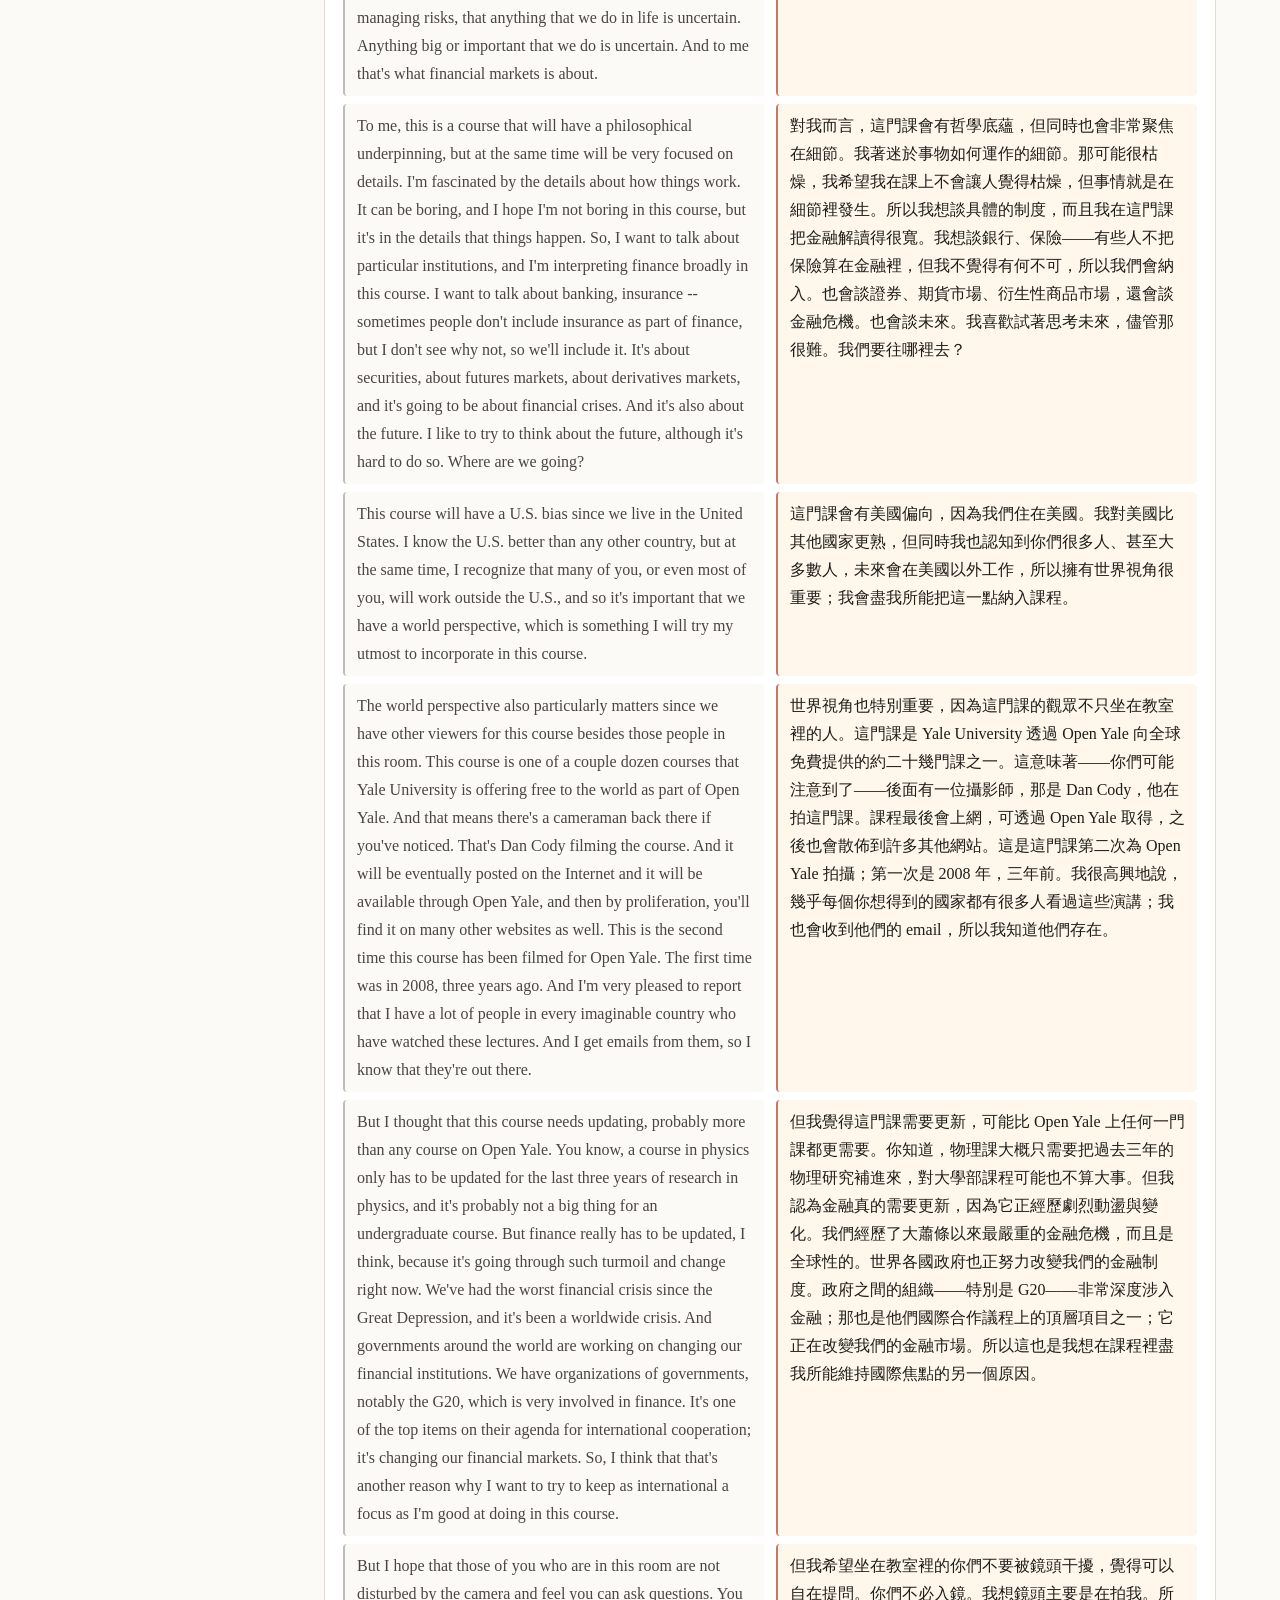
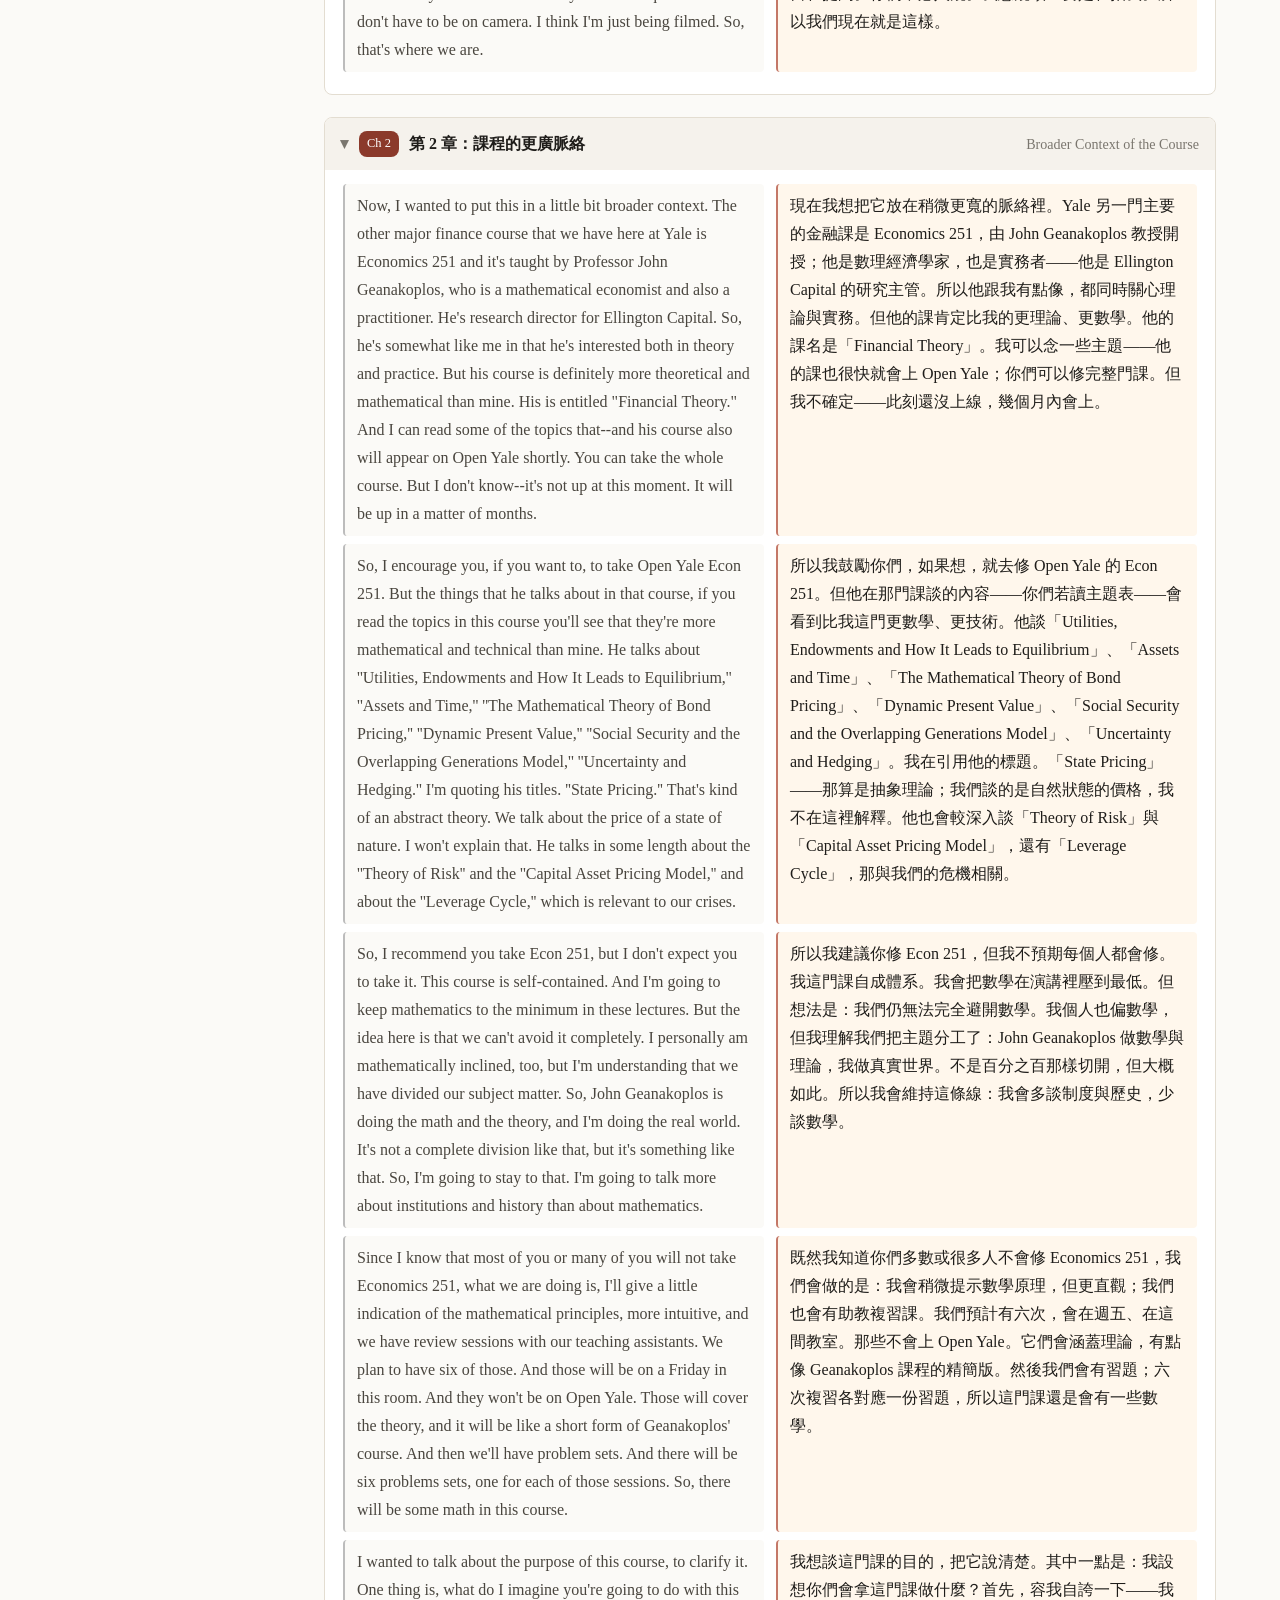
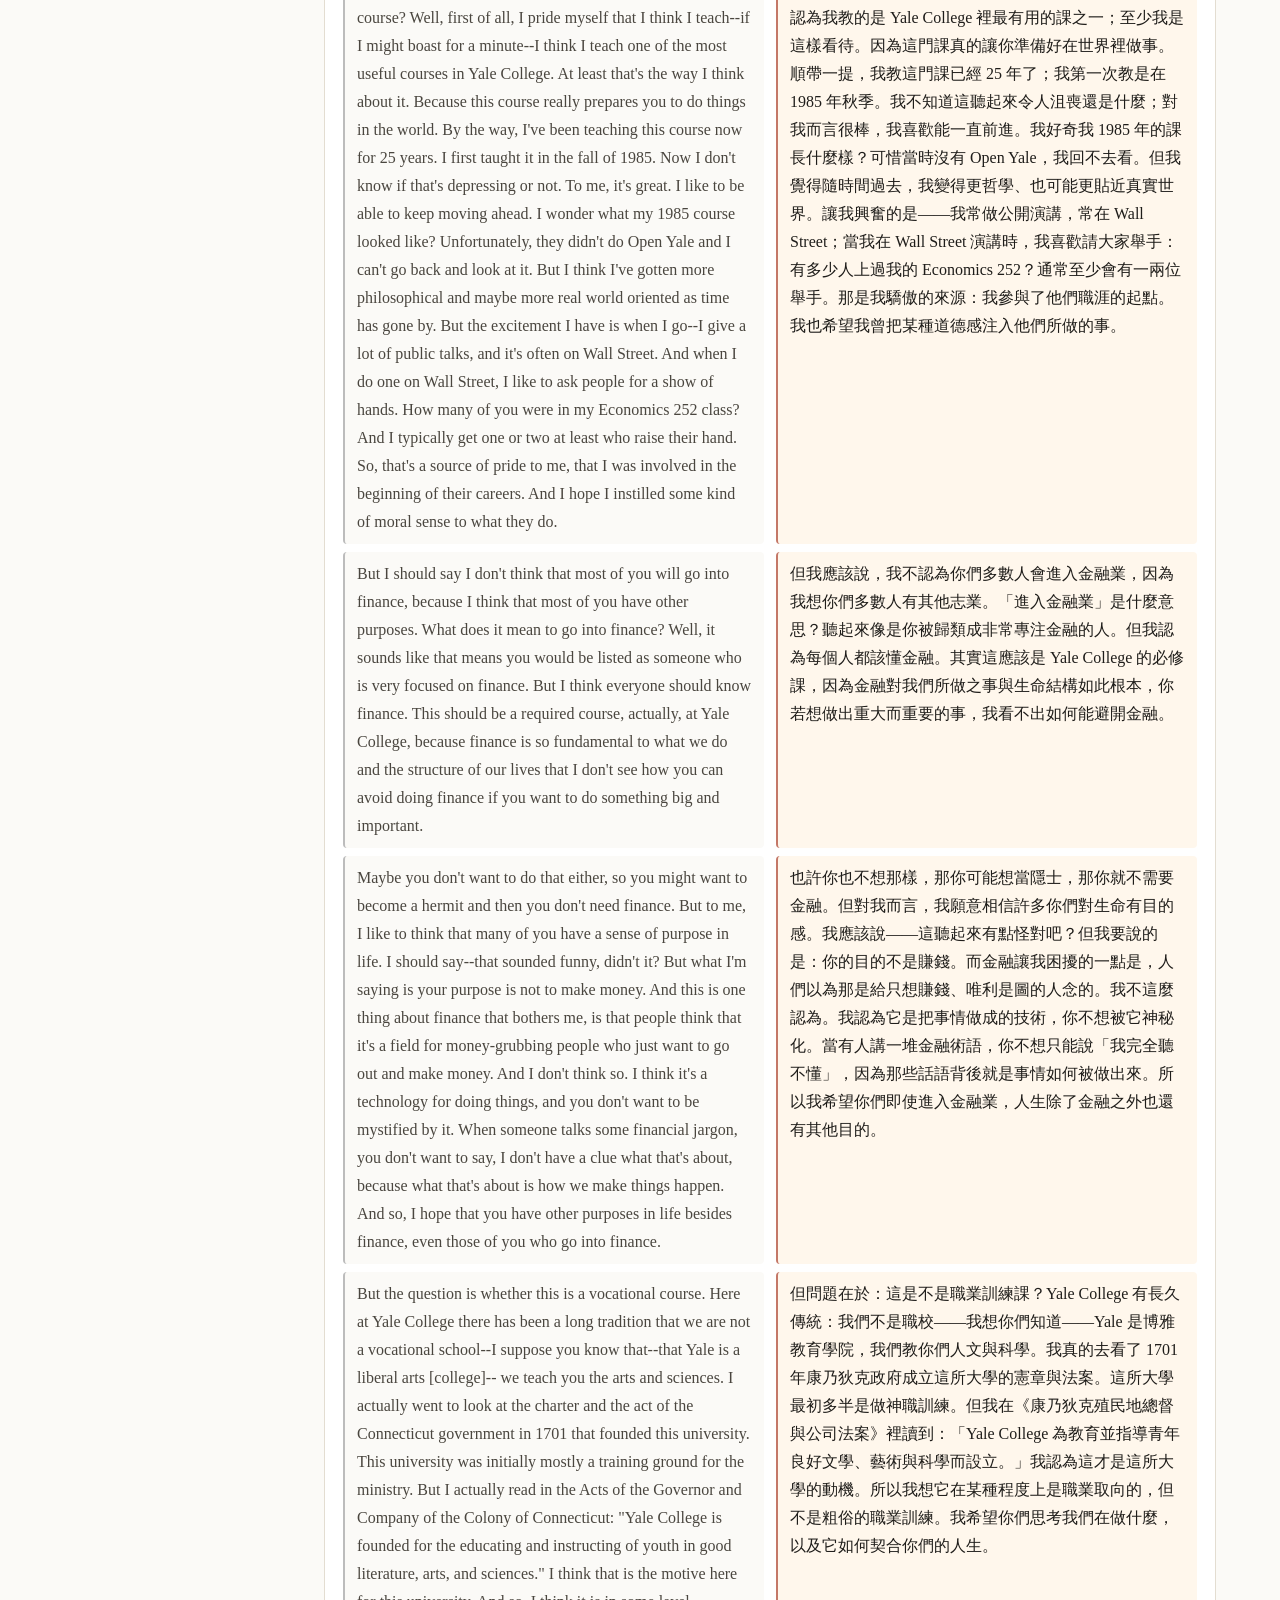
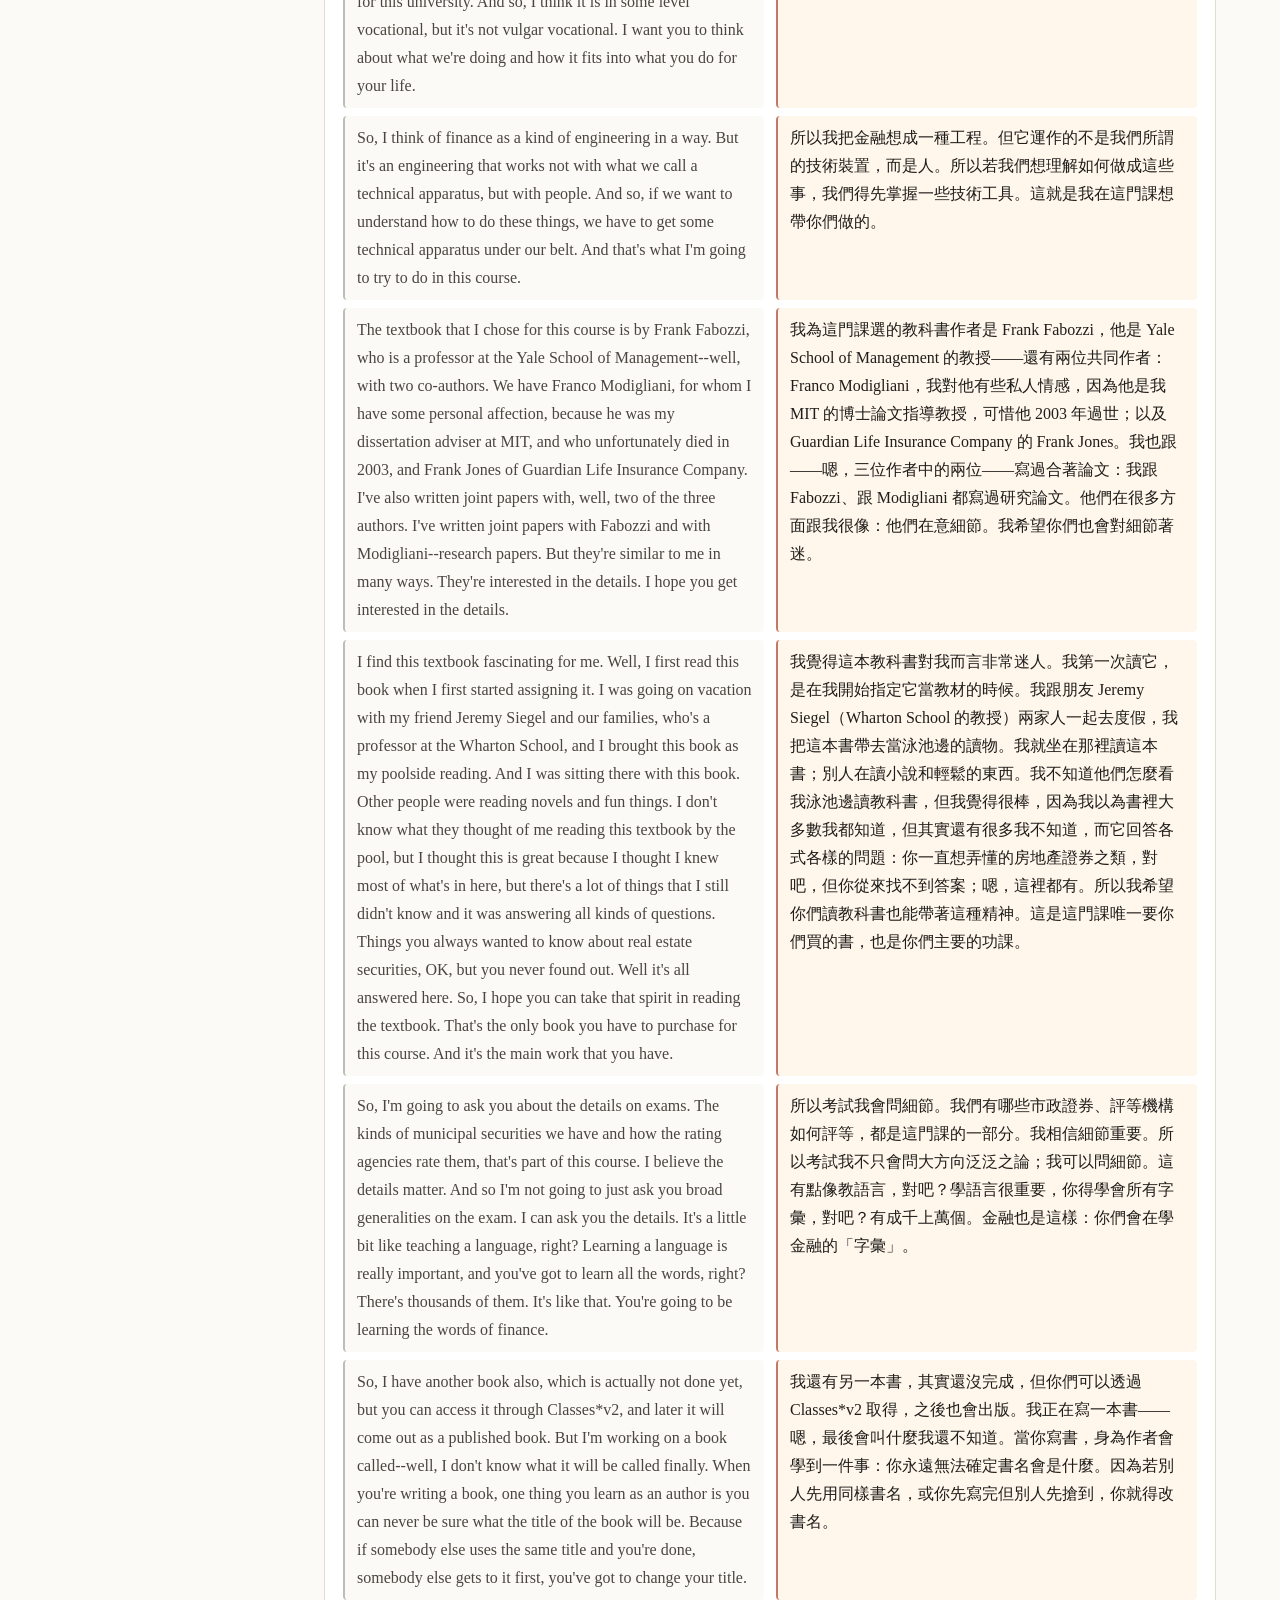
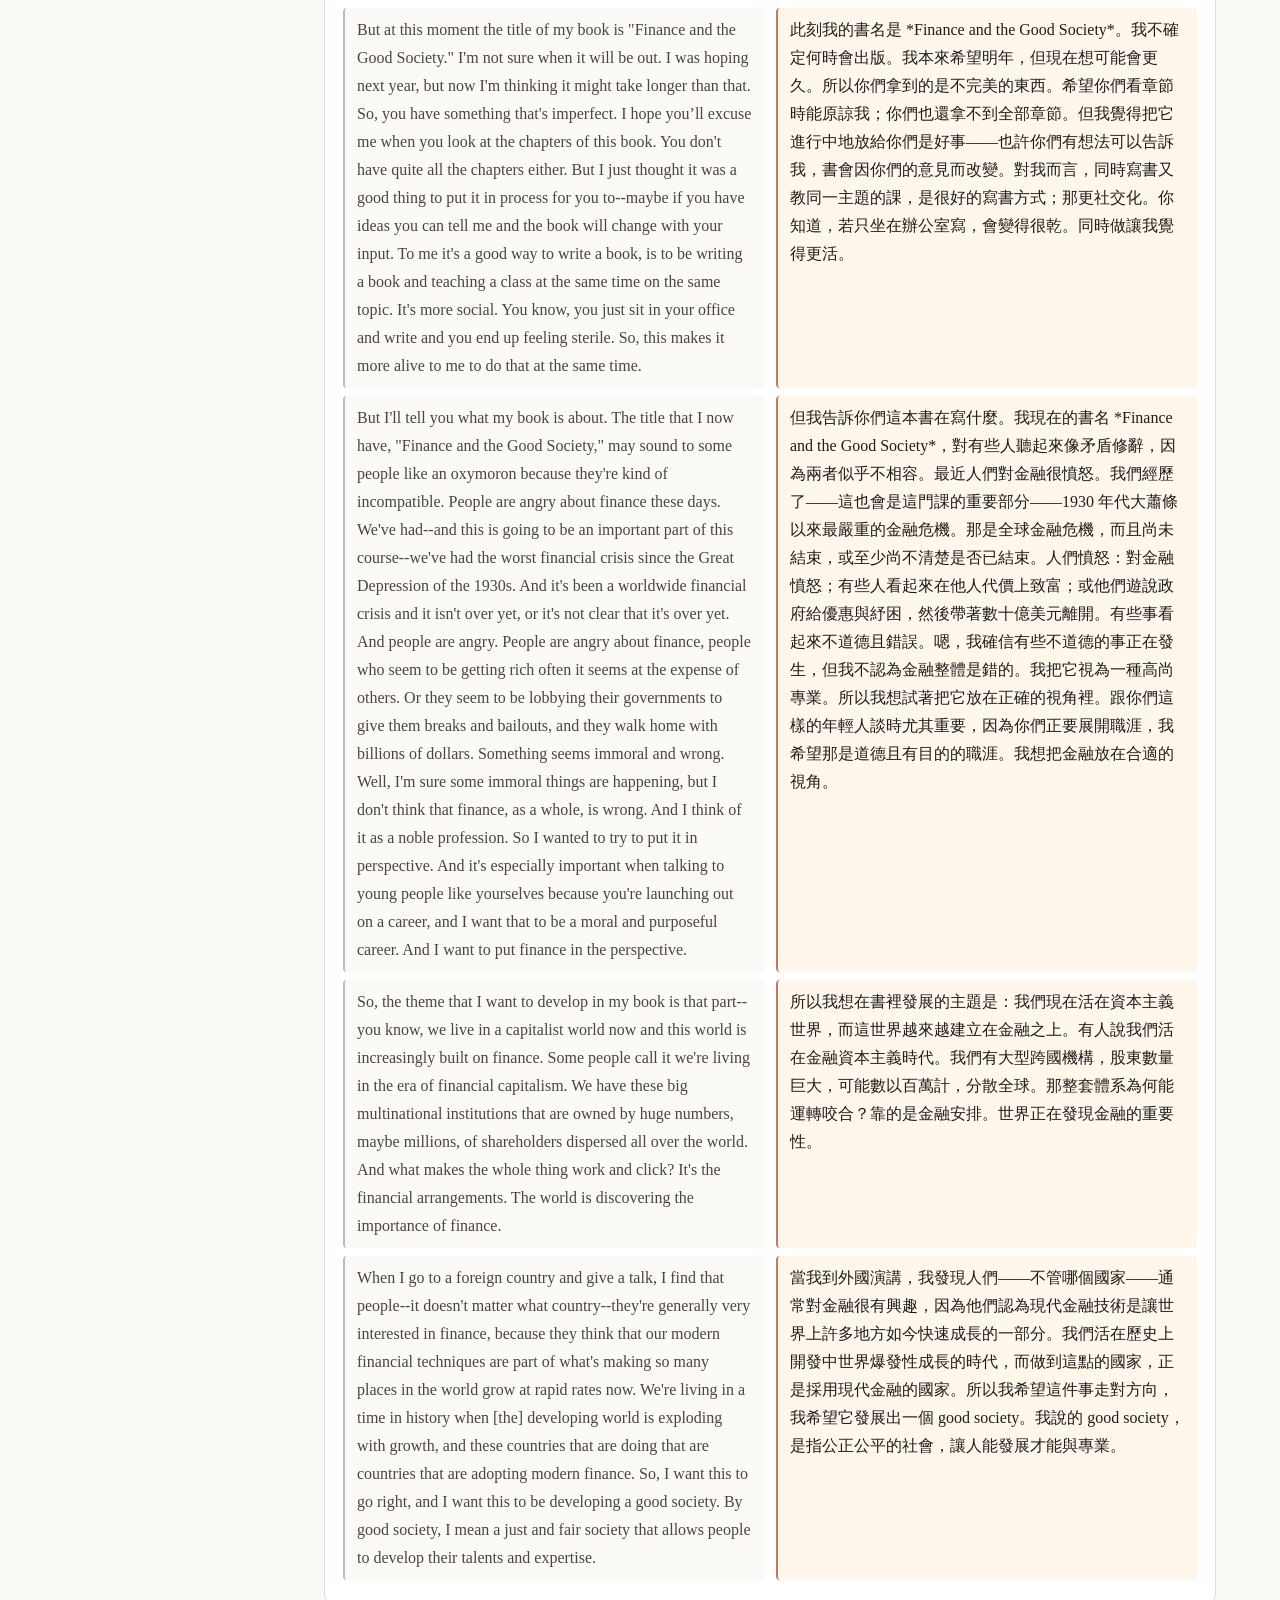
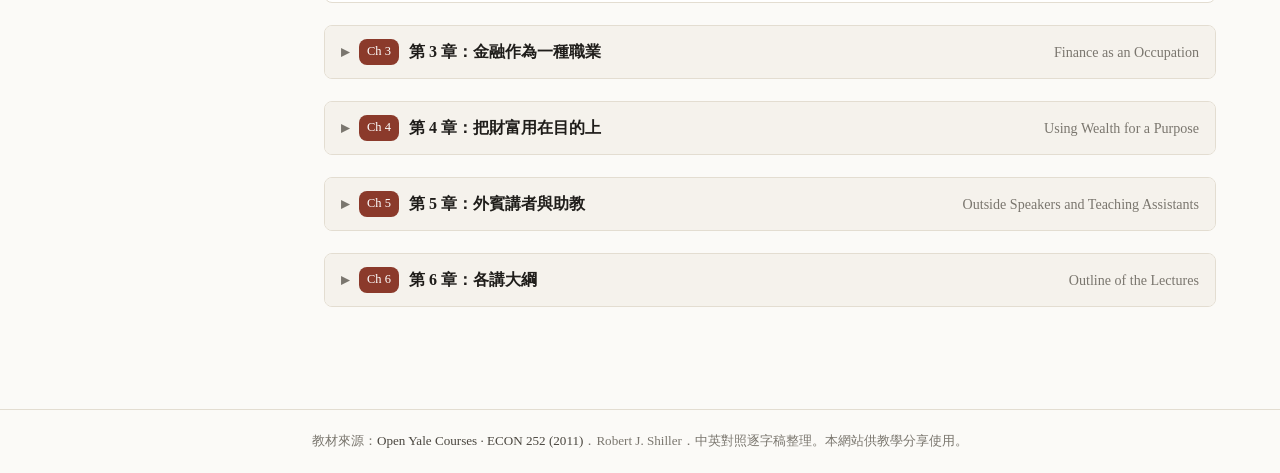
==== commit d2d83f57: "Add Cloudflare Web Analytics scaffold (token to be filled by user)" ====
--- a/lecture.html
+++ b/lecture.html
@@ -14,5 +14,6 @@
 </div>
 <script src="assets/js/common.js"></script>
 <script src="assets/js/lecture.js"></script>
+<script src="assets/js/analytics.js"></script>
 </body>
 </html>
